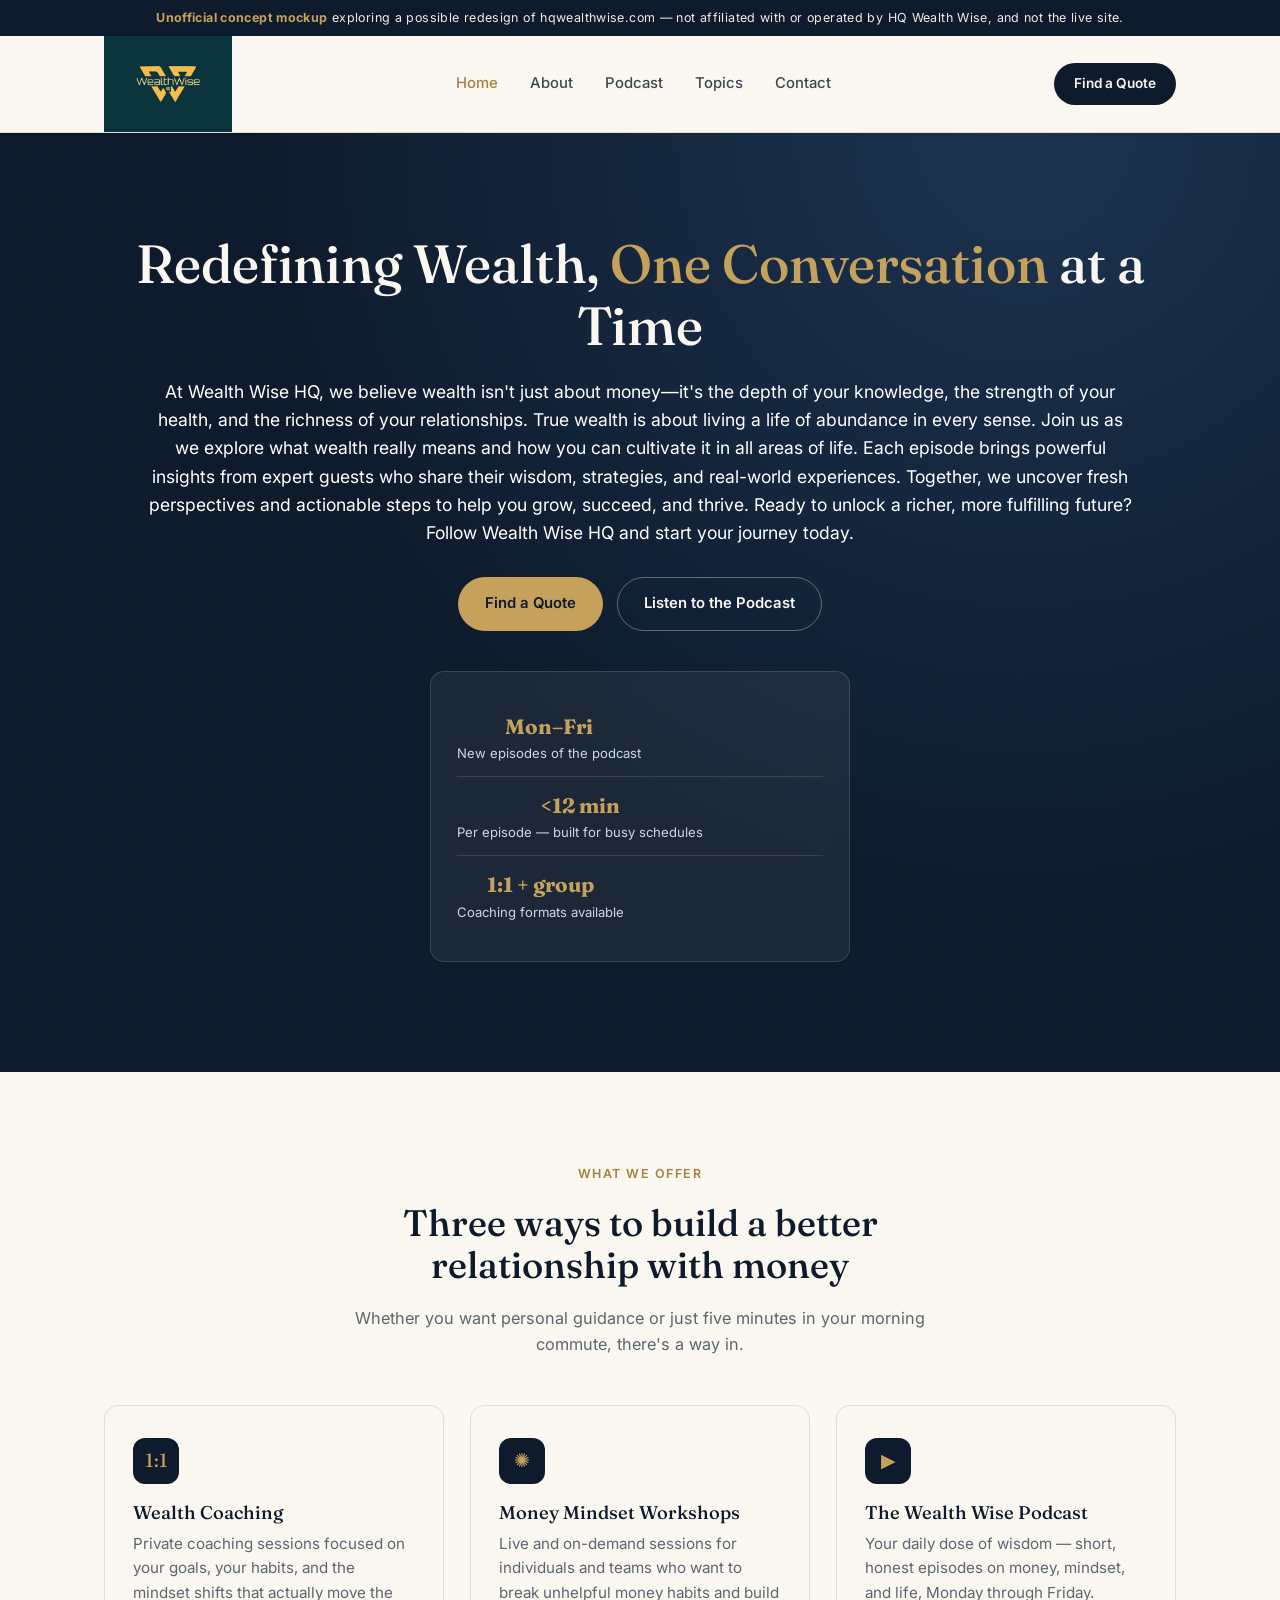
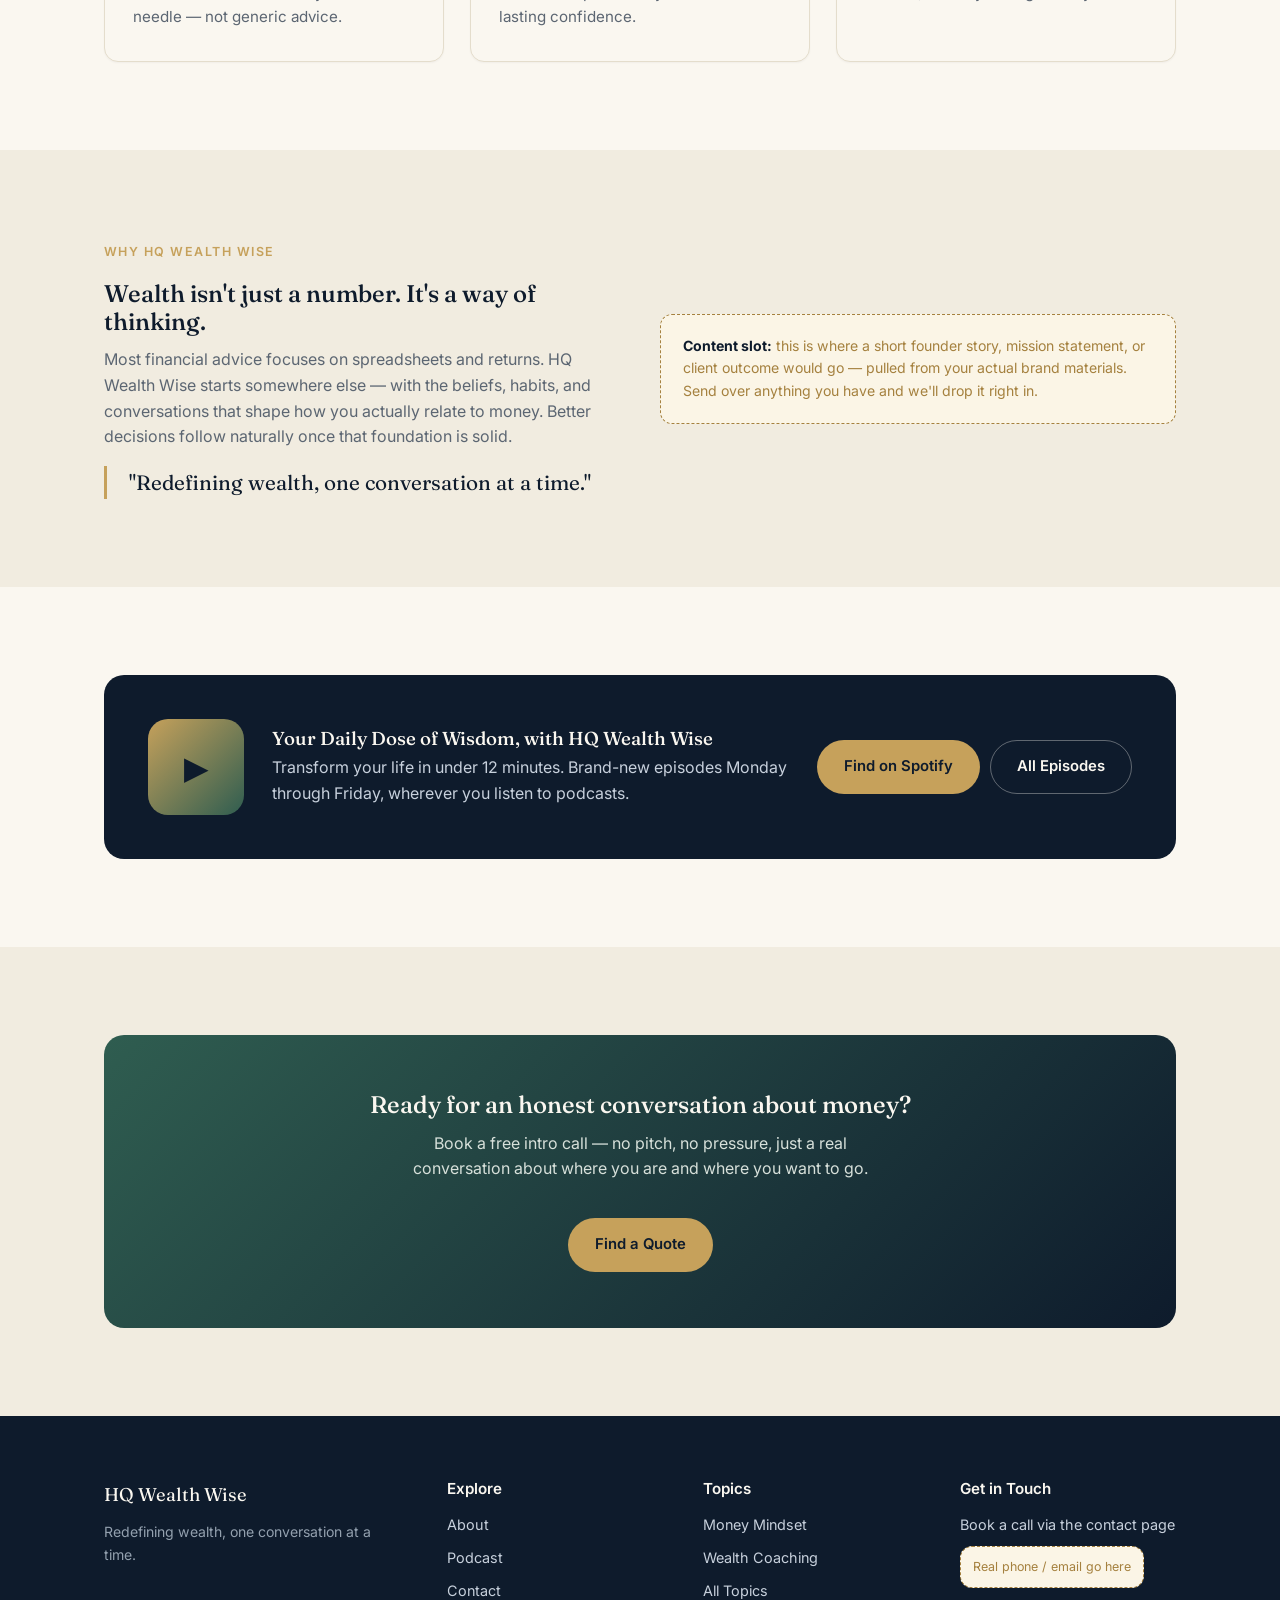
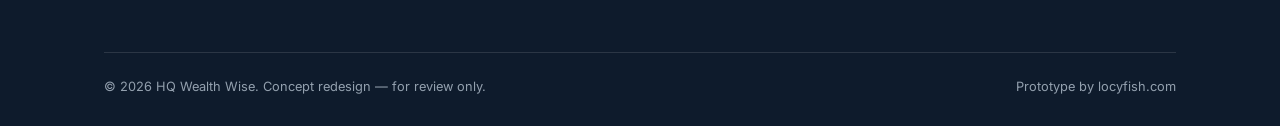
==== index.html @ f4a6bafc "Revert "Auto-shrink hero paragraph to fit on one line" This reverts commit 5c0cd37bb823eb6e82670e1a2" ====
<!doctype html>
<html lang="en">
<head>
<meta charset="UTF-8" />
<meta name="viewport" content="width=device-width, initial-scale=1" />
<title>Concept Mockup for HQ Wealth Wise (Unofficial, by locyfish.com)</title>
<meta name="description" content="An unofficial design concept mockup exploring a possible redesign of hqwealthwise.com. Not affiliated with or operated by HQ Wealth Wise." />
<link rel="stylesheet" href="style.css" />
</head>
<body>

<div class="demo-ribbon"><strong>Unofficial concept mockup</strong> exploring a possible redesign of hqwealthwise.com — not affiliated with or operated by HQ Wealth Wise, and not the live site.</div>

<header class="site">
  <nav class="nav">
    <a href="index.html" class="brand"><img src="logo.jpg" alt="HQ Wealth Wise" class="brand-logo"></a>
    <ul class="nav-links">
      <li><a href="index.html" class="active">Home</a></li>
      <li><a href="about.html">About</a></li>
      <li><a href="podcast.html">Podcast</a></li>
      <li><a href="topics.html">Topics</a></li>
      <li><a href="contact.html">Contact</a></li>
    </ul>
    <a href="contact.html" class="nav-cta">Find a Quote</a>
  </nav>
</header>

<section class="hero">
  <div class="hero-inner">
    <div>
      <h1>Redefining Wealth, <em>One Conversation</em> at a Time</h1>
      <p class="lead" style="color:#ffffff; text-align:center; max-width:90ch; margin-left:auto; margin-right:auto;">At Wealth Wise HQ, we believe wealth isn't just about money—it's the depth of your knowledge, the strength of your health, and the richness of your relationships. True wealth is about living a life of abundance in every sense. Join us as we explore what wealth really means and how you can cultivate it in all areas of life. Each episode brings powerful insights from expert guests who share their wisdom, strategies, and real-world experiences. Together, we uncover fresh perspectives and actionable steps to help you grow, succeed, and thrive. Ready to unlock a richer, more fulfilling future? Follow Wealth Wise HQ and start your journey today.</p>
      <div class="hero-actions">
        <a href="contact.html" class="btn btn-gold">Find a Quote</a>
        <a href="podcast.html" class="btn btn-outline">Listen to the Podcast</a>
      </div>
    </div>
    <div class="hero-card">
      <div class="stat"><span><b>Mon–Fri</b>New episodes of the podcast</span></div>
      <div class="stat"><span><b>&lt;12 min</b>Per episode — built for busy schedules</span></div>
      <div class="stat"><span><b>1:1 + group</b>Coaching formats available</span></div>
    </div>
  </div>
</section>

<section>
  <div class="wrap">
    <div class="section-head">
      <span class="eyebrow">What We Offer</span>
      <h2>Three ways to build a better relationship with money</h2>
      <p>Whether you want personal guidance or just five minutes in your morning commute, there's a way in.</p>
    </div>
    <div class="grid-3">
      <div class="card">
        <div class="icon">1:1</div>
        <h3>Wealth Coaching</h3>
        <p>Private coaching sessions focused on your goals, your habits, and the mindset shifts that actually move the needle — not generic advice.</p>
      </div>
      <div class="card">
        <div class="icon">✺</div>
        <h3>Money Mindset Workshops</h3>
        <p>Live and on-demand sessions for individuals and teams who want to break unhelpful money habits and build lasting confidence.</p>
      </div>
      <div class="card">
        <div class="icon">▶</div>
        <h3>The Wealth Wise Podcast</h3>
        <p>Your daily dose of wisdom — short, honest episodes on money, mindset, and life, Monday through Friday.</p>
      </div>
    </div>
  </div>
</section>

<section class="alt">
  <div class="wrap">
    <div class="grid-2">
      <div>
        <span class="eyebrow">Why HQ Wealth Wise</span>
        <h2>Wealth isn't just a number. It's a way of thinking.</h2>
        <p>Most financial advice focuses on spreadsheets and returns. HQ Wealth Wise starts somewhere else — with the beliefs, habits, and conversations that shape how you actually relate to money. Better decisions follow naturally once that foundation is solid.</p>
        <blockquote class="quote-block">"Redefining wealth, one conversation at a time."</blockquote>
      </div>
      <div class="placeholder-slot">
        <b>Content slot:</b> this is where a short founder story, mission statement, or client outcome would go — pulled from your actual brand materials. Send over anything you have and we'll drop it right in.
      </div>
    </div>
  </div>
</section>

<section>
  <div class="wrap">
    <div class="podcast-panel">
      <div class="podcast-art">▶</div>
      <div>
        <h3>Your Daily Dose of Wisdom, with HQ Wealth Wise</h3>
        <p>Transform your life in under 12 minutes. Brand-new episodes Monday through Friday, wherever you listen to podcasts.</p>
      </div>
      <div class="podcast-links">
        <a href="https://open.spotify.com/search/HQ%20Wealth%20Wise" class="btn btn-gold" target="_blank" rel="noopener">Find on Spotify</a>
        <a href="podcast.html" class="btn btn-outline">All Episodes</a>
      </div>
    </div>
  </div>
</section>

<section class="alt">
  <div class="wrap">
    <div class="cta-banner">
      <h2>Ready for an honest conversation about money?</h2>
      <p>Book a free intro call — no pitch, no pressure, just a real conversation about where you are and where you want to go.</p>
      <a href="contact.html" class="btn btn-gold" style="margin-top:20px;">Find a Quote</a>
    </div>
  </div>
</section>

<footer class="site">
  <div class="wrap">
    <div class="footer-grid">
      <div>
        <div class="footer-brand">HQ Wealth Wise</div>
        <p style="color:#93a0ae; font-size:.88rem; max-width:32ch;">Redefining wealth, one conversation at a time.</p>
      </div>
      <div>
        <h4>Explore</h4>
        <ul>
          <li><a href="about.html">About</a></li>
          <li><a href="podcast.html">Podcast</a></li>
          <li><a href="contact.html">Contact</a></li>
        </ul>
      </div>
      <div>
        <h4>Topics</h4>
        <ul>
          <li><a href="topics.html#money-mindset">Money Mindset</a></li>
          <li><a href="topics.html#wealth-coaching">Wealth Coaching</a></li>
          <li><a href="topics.html">All Topics</a></li>
        </ul>
      </div>
      <div>
        <h4>Get in Touch</h4>
        <ul>
          <li>Book a call via the <a href="contact.html">contact page</a></li>
          <li class="placeholder-slot" style="display:inline-block; padding:10px 12px; font-size:.78rem;">Real phone / email go here</li>
        </ul>
      </div>
    </div>
    <div class="footer-bottom">
      <span>© 2026 HQ Wealth Wise. Concept redesign — for review only.</span>
      <span>Prototype by locyfish.com</span>
    </div>
  </div>
</footer>

</body>
</html>
---- style.css ----
/* HQ Wealth Wise — redesign concept */

@import url('https://fonts.googleapis.com/css2?family=Fraunces:opsz,wght@9..144,400;9..144,500;9..144,600&family=Inter:wght@400;500;600;700&display=swap');

:root {
  --navy: #0e1b2c;
  --navy-2: #16283f;
  --cream: #faf7f0;
  --cream-2: #f1ece0;
  --gold: #c6a15b;
  --gold-dark: #a5813f;
  --emerald: #2f5d50;
  --ink: #1b2430;
  --muted: #5c6672;
  --border: #e4ddcc;
  --radius: 14px;
  --max: 1120px;
}

* { box-sizing: border-box; }
html { scroll-behavior: smooth; }

body {
  margin: 0;
  font-family: 'Inter', -apple-system, BlinkMacSystemFont, sans-serif;
  color: var(--ink);
  background: var(--cream);
  line-height: 1.6;
  -webkit-font-smoothing: antialiased;
}

h1, h2, h3, h4 {
  font-family: 'Fraunces', Georgia, serif;
  font-weight: 500;
  line-height: 1.15;
  margin: 0 0 .5em;
  color: var(--navy);
}

p { margin: 0 0 1em; color: var(--muted); }
a { color: inherit; text-decoration: none; }
img { max-width: 100%; display: block; }

.wrap {
  max-width: var(--max);
  margin: 0 auto;
  padding: 0 24px;
}

/* Demo ribbon */
.demo-ribbon {
  background: var(--navy);
  color: var(--cream-2);
  text-align: center;
  font-size: .78rem;
  letter-spacing: .03em;
  padding: 8px 16px;
}
.demo-ribbon strong { color: var(--gold); }

/* Header */
header.site {
  background: var(--cream);
  border-bottom: 1px solid var(--border);
  position: sticky;
  top: 0;
  z-index: 20;
}
.nav {
  display: flex;
  align-items: center;
  justify-content: space-between;
  padding: 0 24px;
  max-width: var(--max);
  margin: 0 auto;
}
.brand {
  display: flex;
  align-items: center;
  gap: 10px;
  font-family: 'Fraunces', serif;
  font-size: 1.25rem;
  color: var(--navy);
}
.brand-logo {
  height: 96px;
  width: auto;
  display: block;
}
.nav-links {
  display: flex;
  gap: 32px;
  list-style: none;
  margin: 0; padding: 0;
  font-size: .93rem;
  font-weight: 500;
}
.nav-links a { color: var(--navy); opacity: .8; }
.nav-links a:hover, .nav-links a.active { opacity: 1; color: var(--gold-dark); }
.nav-cta {
  background: var(--navy);
  color: var(--cream) !important;
  padding: 10px 20px;
  border-radius: 999px;
  font-size: .85rem;
  font-weight: 600;
}
.nav-cta:hover { background: var(--emerald); }
.nav-toggle { display: none; }

/* Hero */
.hero {
  background: radial-gradient(circle at 80% 0%, #1c3350 0%, var(--navy) 55%);
  color: var(--cream);
  padding: 100px 24px 110px;
  position: relative;
  overflow: hidden;
}
.hero::after {
  content: "";
  position: absolute; inset: 0;
  background: url('data:image/svg+xml;utf8,<svg xmlns="http://www.w3.org/2000/svg" width="200" height="200"><circle cx="100" cy="100" r="1" fill="%23c6a15b" opacity="0.35"/></svg>');
  background-size: 40px 40px;
  opacity: .5;
  pointer-events: none;
}
.hero-inner {
  max-width: var(--max);
  margin: 0 auto;
  position: relative;
  display: grid;
  grid-template-columns: 1fr;
  justify-items: center;
  text-align: center;
  gap: 40px;
  align-items: center;
}
.eyebrow {
  display: inline-block;
  color: var(--gold);
  font-size: .78rem;
  letter-spacing: .12em;
  text-transform: uppercase;
  font-weight: 600;
  margin-bottom: 18px;
}
.hero h1 {
  color: var(--cream);
  font-size: clamp(2.2rem, 4.2vw, 3.4rem);
  margin-bottom: .4em;
}
.hero h1 em { color: var(--gold); font-style: normal; }
.hero p.lead {
  color: #cfd7e2;
  font-size: 1.1rem;
  max-width: 46ch;
}
.hero-actions { display: flex; gap: 14px; margin-top: 30px; flex-wrap: wrap; justify-content: center; }

.btn {
  display: inline-flex;
  align-items: center;
  gap: 8px;
  padding: 14px 26px;
  border-radius: 999px;
  font-weight: 600;
  font-size: .93rem;
  border: 1px solid transparent;
  cursor: pointer;
}
.btn-gold { background: var(--gold); color: var(--navy); }
.btn-gold:hover { background: #d6b46f; }
.btn-outline { border-color: rgba(250,247,240,.35); color: var(--cream); }
.btn-outline:hover { border-color: var(--cream); }
.btn-navy { background: var(--navy); color: var(--cream); }
.btn-navy:hover { background: var(--emerald); }

.hero-card {
  background: rgba(250,247,240,.06);
  border: 1px solid rgba(250,247,240,.15);
  border-radius: var(--radius);
  padding: 26px;
  backdrop-filter: blur(6px);
  width: 100%;
  max-width: 420px;
}
.hero-card .stat { display: flex; justify-content: space-between; padding: 12px 0; border-bottom: 1px solid rgba(250,247,240,.12); }
.hero-card .stat:last-child { border-bottom: none; }
.hero-card .stat b { color: var(--gold); font-family: 'Fraunces', serif; font-size: 1.3rem; display: block; }
.hero-card .stat span { color: #cfd7e2; font-size: .82rem; }

/* Sections */
section { padding: 88px 0; }
.section-head { max-width: 640px; margin: 0 auto 48px; text-align: center; }
.section-head .eyebrow { color: var(--gold-dark); }
.section-head h2 { font-size: clamp(1.7rem, 3vw, 2.3rem); }
.section-head p { font-size: 1.02rem; }

.alt { background: var(--cream-2); }
.navy-section { background: var(--navy); color: var(--cream); }
.navy-section h2, .navy-section h3 { color: var(--cream); }
.navy-section p { color: #c7d0dc; }

.grid-3 { display: grid; grid-template-columns: repeat(3, 1fr); gap: 26px; }
.grid-2 { display: grid; grid-template-columns: repeat(2, 1fr); gap: 40px; align-items: center; }

.card {
  background: var(--cream);
  border: 1px solid var(--border);
  border-radius: var(--radius);
  padding: 32px 28px;
  box-shadow: 0 1px 2px rgba(14,27,44,.04);
  transition: box-shadow .2s ease, transform .2s ease;
}
.card:hover {
  box-shadow: 0 14px 32px rgba(14,27,44,.09);
  transform: translateY(-3px);
}
.card .icon {
  width: 46px; height: 46px;
  border-radius: 12px;
  background: var(--navy);
  color: var(--gold);
  display: flex; align-items: center; justify-content: center;
  font-family: 'Fraunces', serif;
  font-size: 1.2rem;
  margin-bottom: 18px;
}
.card h3 { font-size: 1.15rem; }
.card p { margin-bottom: 0; font-size: .95rem; }

/* Topic tiles (setquotes-style category browsing) */
.topic-card { text-align: center; }
.topic-card .icon { margin: 0 auto 18px; }
.topic-card h3 {
  font-size: 1.3rem;
  margin-bottom: 8px;
}
.topic-card p { font-size: .9rem; margin-bottom: 18px; }
.topic-card .btn { font-size: .82rem; padding: 10px 20px; }

/* Responsive video embed (16:9) */
.video-embed {
  position: relative;
  width: 100%;
  padding-top: 56.25%;
  border-radius: var(--radius);
  overflow: hidden;
  background: var(--navy);
}
.video-embed iframe {
  position: absolute;
  inset: 0;
  width: 100%;
  height: 100%;
  border: 0;
}
.video-embed.is-placeholder {
  display: flex;
  align-items: center;
  justify-content: center;
  color: var(--gold);
}
.video-embed.is-placeholder .icon {
  width: 72px; height: 72px;
  border-radius: 50%;
  background: rgba(250,247,240,.1);
  border: 1px solid rgba(250,247,240,.25);
  display: flex; align-items: center; justify-content: center;
  font-family: 'Fraunces', serif;
  font-size: 1.8rem;
  color: var(--gold);
}

.quote-block {
  border-left: 3px solid var(--gold);
  padding-left: 22px;
  font-family: 'Fraunces', serif;
  font-size: 1.3rem;
  color: var(--navy);
  margin: 0;
}

/* Podcast highlight */
.podcast-panel {
  background: var(--navy);
  color: var(--cream);
  border-radius: 20px;
  padding: 44px;
  display: grid;
  grid-template-columns: auto 1fr auto;
  align-items: center;
  gap: 28px;
}
.podcast-art {
  width: 96px; height: 96px;
  border-radius: 20px;
  background: linear-gradient(135deg, var(--gold), var(--emerald));
  display: flex; align-items: center; justify-content: center;
  font-family: 'Fraunces', serif;
  font-size: 2rem;
  color: var(--navy);
  flex-shrink: 0;
}
.podcast-panel h3 { color: var(--cream); margin-bottom: 6px; }
.podcast-panel p { color: #c7d0dc; margin-bottom: 0; }
.podcast-links { display: flex; gap: 10px; flex-wrap: wrap; }

/* CTA banner */
.cta-banner {
  background: linear-gradient(135deg, var(--emerald), var(--navy));
  color: var(--cream);
  border-radius: 20px;
  padding: 56px;
  text-align: center;
}
.cta-banner h2 { color: var(--cream); }
.cta-banner p { color: #d7e0da; max-width: 50ch; margin-left: auto; margin-right: auto; }

/* Placeholder callouts — used where the real site owner needs to supply content */
.placeholder-slot {
  border: 1.5px dashed var(--gold-dark);
  background: #fbf5e6;
  border-radius: 12px;
  padding: 20px 22px;
  font-size: .88rem;
  color: var(--gold-dark);
}
.placeholder-slot b { color: var(--navy); }

/* Team / people */
.person {
  text-align: center;
}
.person .avatar {
  width: 96px; height: 96px;
  border-radius: 50%;
  margin: 0 auto 14px;
  background: var(--cream-2);
  border: 1.5px dashed var(--gold-dark);
  display: flex; align-items: center; justify-content: center;
  color: var(--gold-dark);
  font-size: .75rem;
  text-align: center;
  padding: 6px;
}

/* Forms */
.form-card {
  background: var(--cream);
  border: 1px solid var(--border);
  border-radius: var(--radius);
  padding: 32px;
}
.form-row { margin-bottom: 18px; }
.form-row label { display: block; font-size: .85rem; font-weight: 600; color: var(--navy); margin-bottom: 6px; }
.form-row input, .form-row textarea {
  width: 100%;
  padding: 12px 14px;
  border-radius: 8px;
  border: 1px solid var(--border);
  font-family: 'Inter', sans-serif;
  font-size: .95rem;
  background: #fff;
}
.form-row input:focus, .form-row textarea:focus { outline: 2px solid var(--gold); border-color: var(--gold); }
.form-note { font-size: .8rem; color: var(--muted); margin-top: 10px; }

.info-list { list-style: none; margin: 0; padding: 0; }
.info-list li { display: flex; gap: 14px; padding: 16px 0; border-bottom: 1px solid var(--border); }
.info-list li:last-child { border-bottom: none; }
.info-list .ic {
  width: 38px; height: 38px; border-radius: 10px;
  background: var(--navy); color: var(--gold);
  display: flex; align-items: center; justify-content: center;
  flex-shrink: 0; font-size: .95rem;
}

/* Footer */
footer.site {
  background: var(--navy);
  color: #c7d0dc;
  padding: 64px 0 28px;
}
.footer-grid {
  display: grid;
  grid-template-columns: 1.4fr 1fr 1fr 1fr;
  gap: 40px;
  padding-bottom: 40px;
  border-bottom: 1px solid rgba(250,247,240,.12);
}
footer.site h4 { color: var(--cream); font-size: .95rem; font-family: 'Inter', sans-serif; font-weight: 600; margin-bottom: 16px; }
footer.site ul { list-style: none; margin: 0; padding: 0; }
footer.site li { margin-bottom: 10px; font-size: .9rem; }
footer.site a:hover { color: var(--gold); }
.footer-brand { font-family: 'Fraunces', serif; color: var(--cream); font-size: 1.15rem; margin-bottom: 12px; }
.footer-bottom {
  display: flex; justify-content: space-between; align-items: center;
  padding-top: 24px; font-size: .8rem; color: #93a0ae; flex-wrap: wrap; gap: 10px;
}

@media (max-width: 860px) {
  .hero-inner { grid-template-columns: 1fr; }
  .grid-3 { grid-template-columns: 1fr; }
  .grid-2 { grid-template-columns: 1fr; }
  .footer-grid { grid-template-columns: 1fr 1fr; }
  .nav-links { display: none; }
  .podcast-panel { grid-template-columns: 1fr; text-align: center; justify-items: center; }
}
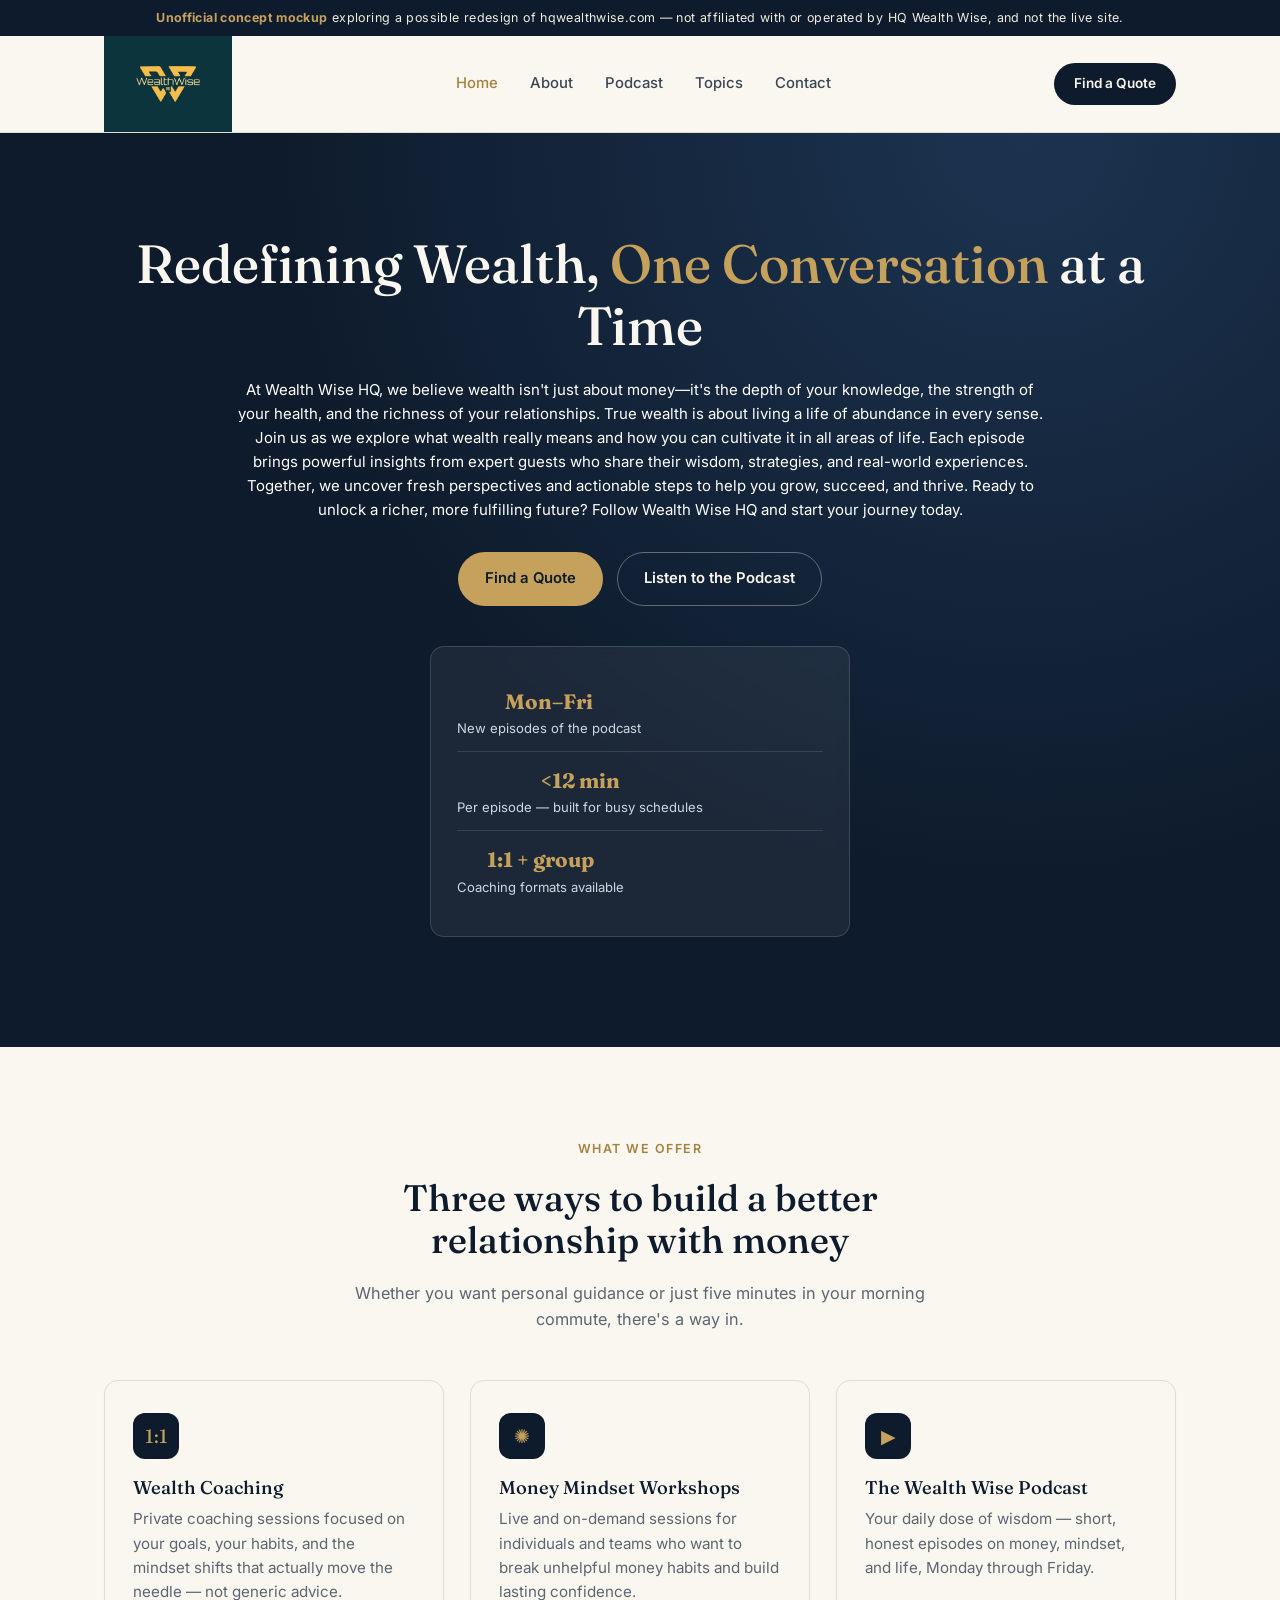
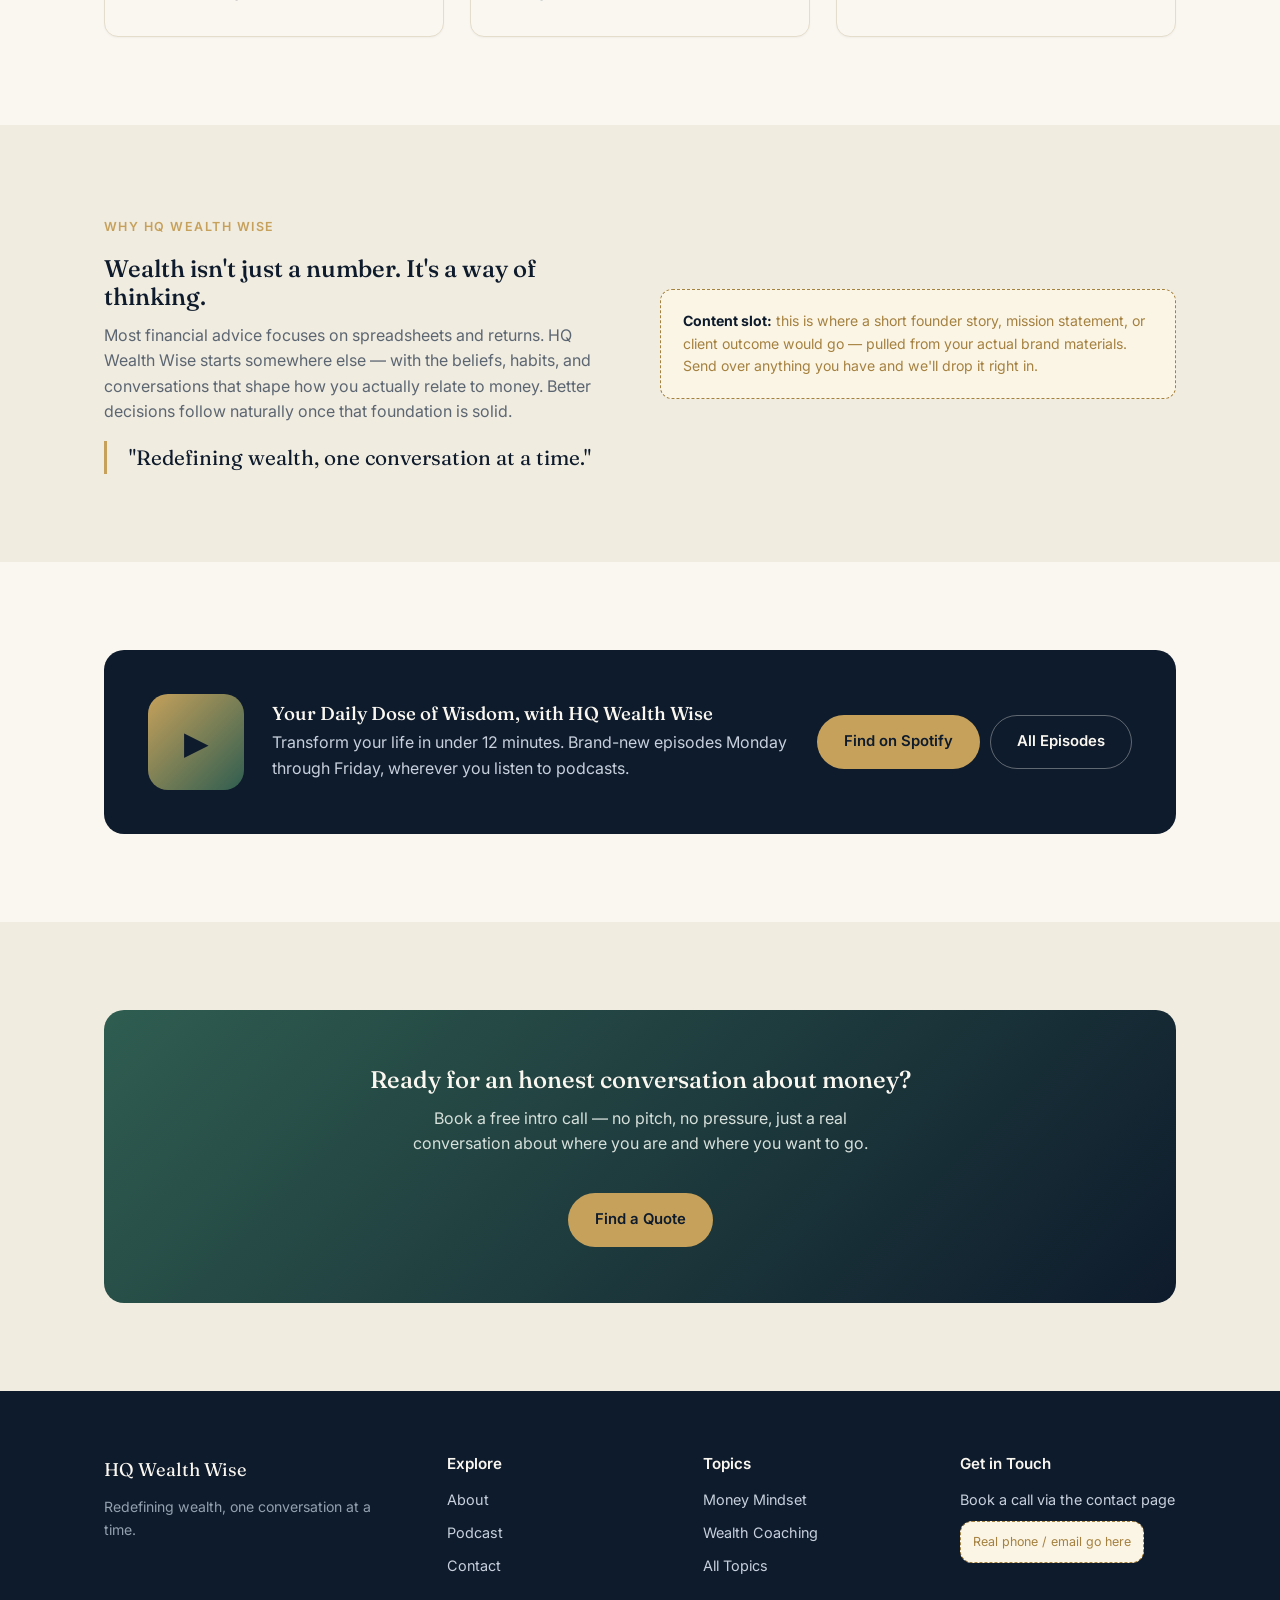
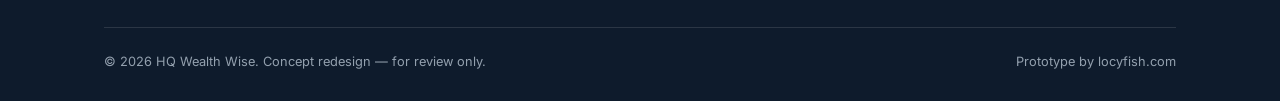
==== commit 9018bcb6: "Set hero paragraph font size to 15px" ====
--- a/index.html
+++ b/index.html
@@ -29,7 +29,7 @@
   <div class="hero-inner">
     <div>
       <h1>Redefining Wealth, <em>One Conversation</em> at a Time</h1>
-      <p class="lead" style="color:#ffffff; text-align:center; max-width:90ch; margin-left:auto; margin-right:auto;">At Wealth Wise HQ, we believe wealth isn't just about money—it's the depth of your knowledge, the strength of your health, and the richness of your relationships. True wealth is about living a life of abundance in every sense. Join us as we explore what wealth really means and how you can cultivate it in all areas of life. Each episode brings powerful insights from expert guests who share their wisdom, strategies, and real-world experiences. Together, we uncover fresh perspectives and actionable steps to help you grow, succeed, and thrive. Ready to unlock a richer, more fulfilling future? Follow Wealth Wise HQ and start your journey today.</p>
+      <p class="lead" style="color:#ffffff; text-align:center; max-width:90ch; margin-left:auto; margin-right:auto; font-size:15px;">At Wealth Wise HQ, we believe wealth isn't just about money—it's the depth of your knowledge, the strength of your health, and the richness of your relationships. True wealth is about living a life of abundance in every sense. Join us as we explore what wealth really means and how you can cultivate it in all areas of life. Each episode brings powerful insights from expert guests who share their wisdom, strategies, and real-world experiences. Together, we uncover fresh perspectives and actionable steps to help you grow, succeed, and thrive. Ready to unlock a richer, more fulfilling future? Follow Wealth Wise HQ and start your journey today.</p>
       <div class="hero-actions">
         <a href="contact.html" class="btn btn-gold">Find a Quote</a>
         <a href="podcast.html" class="btn btn-outline">Listen to the Podcast</a>
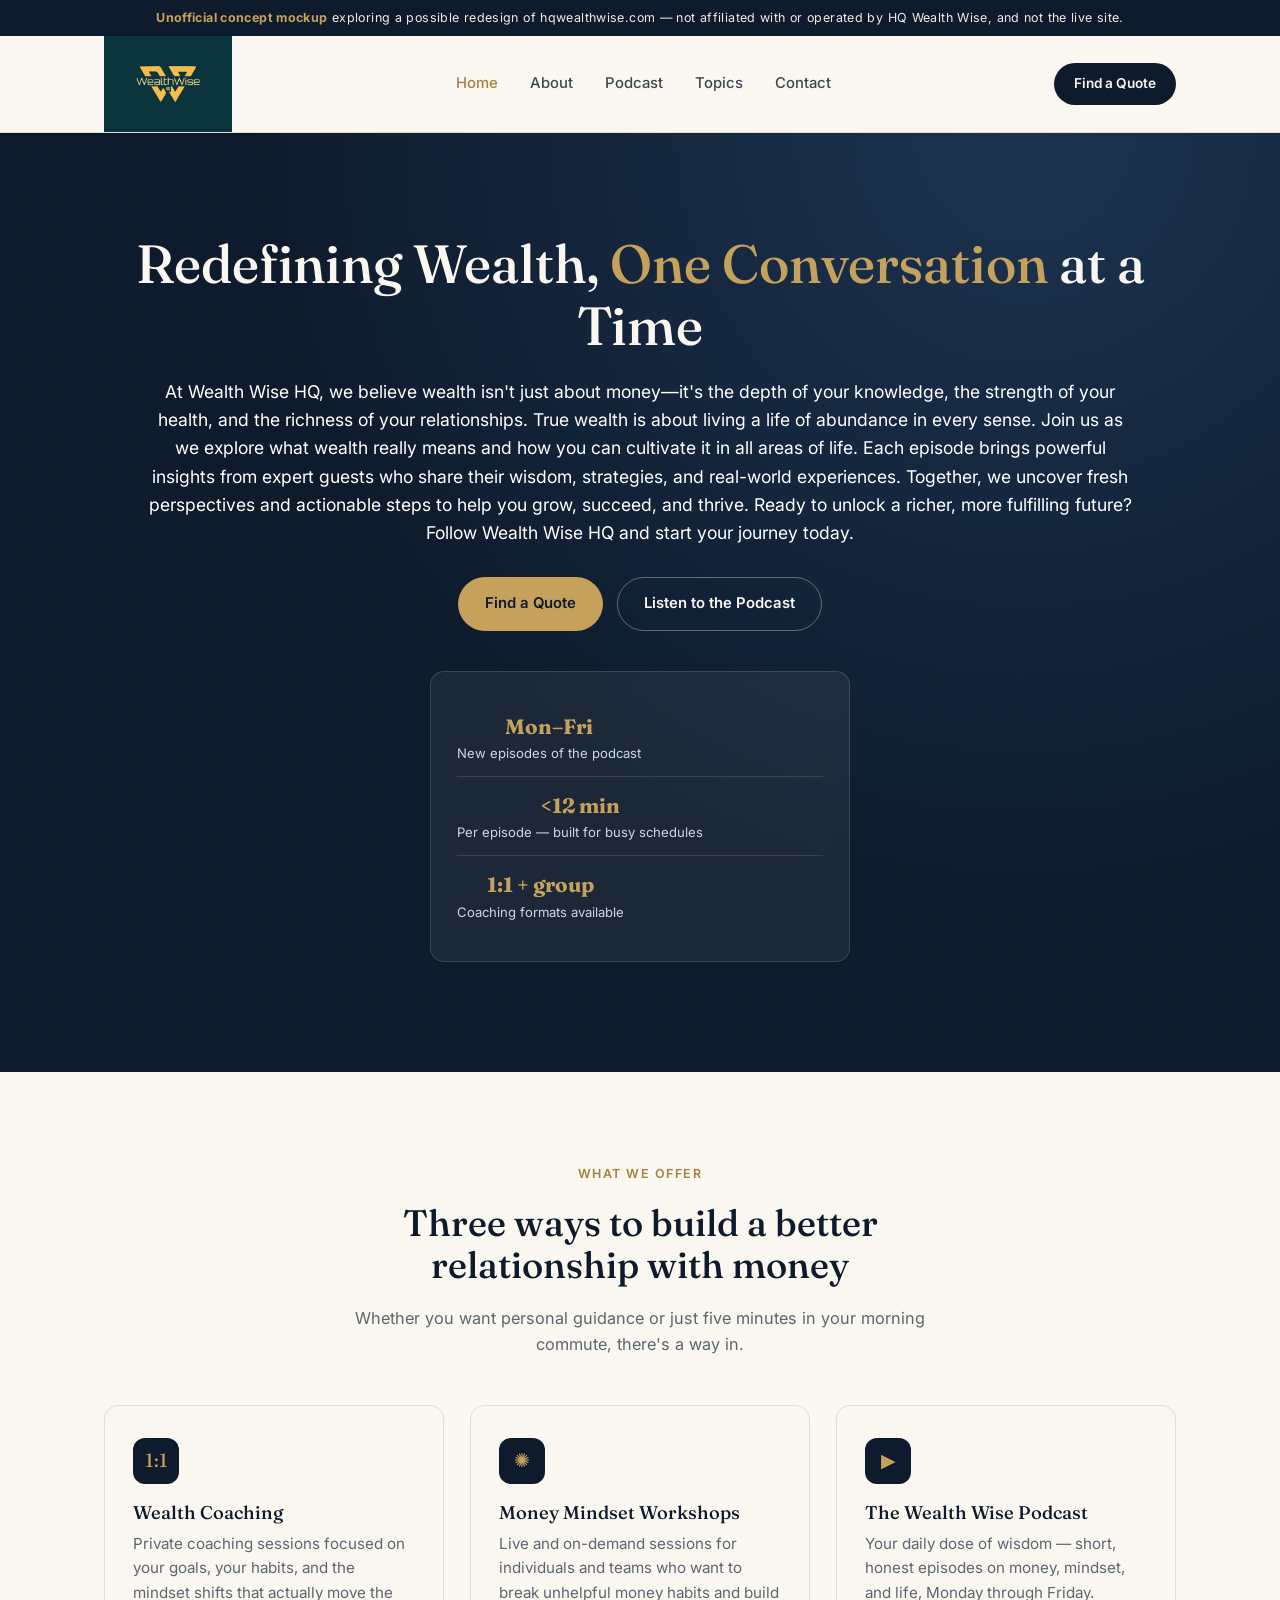
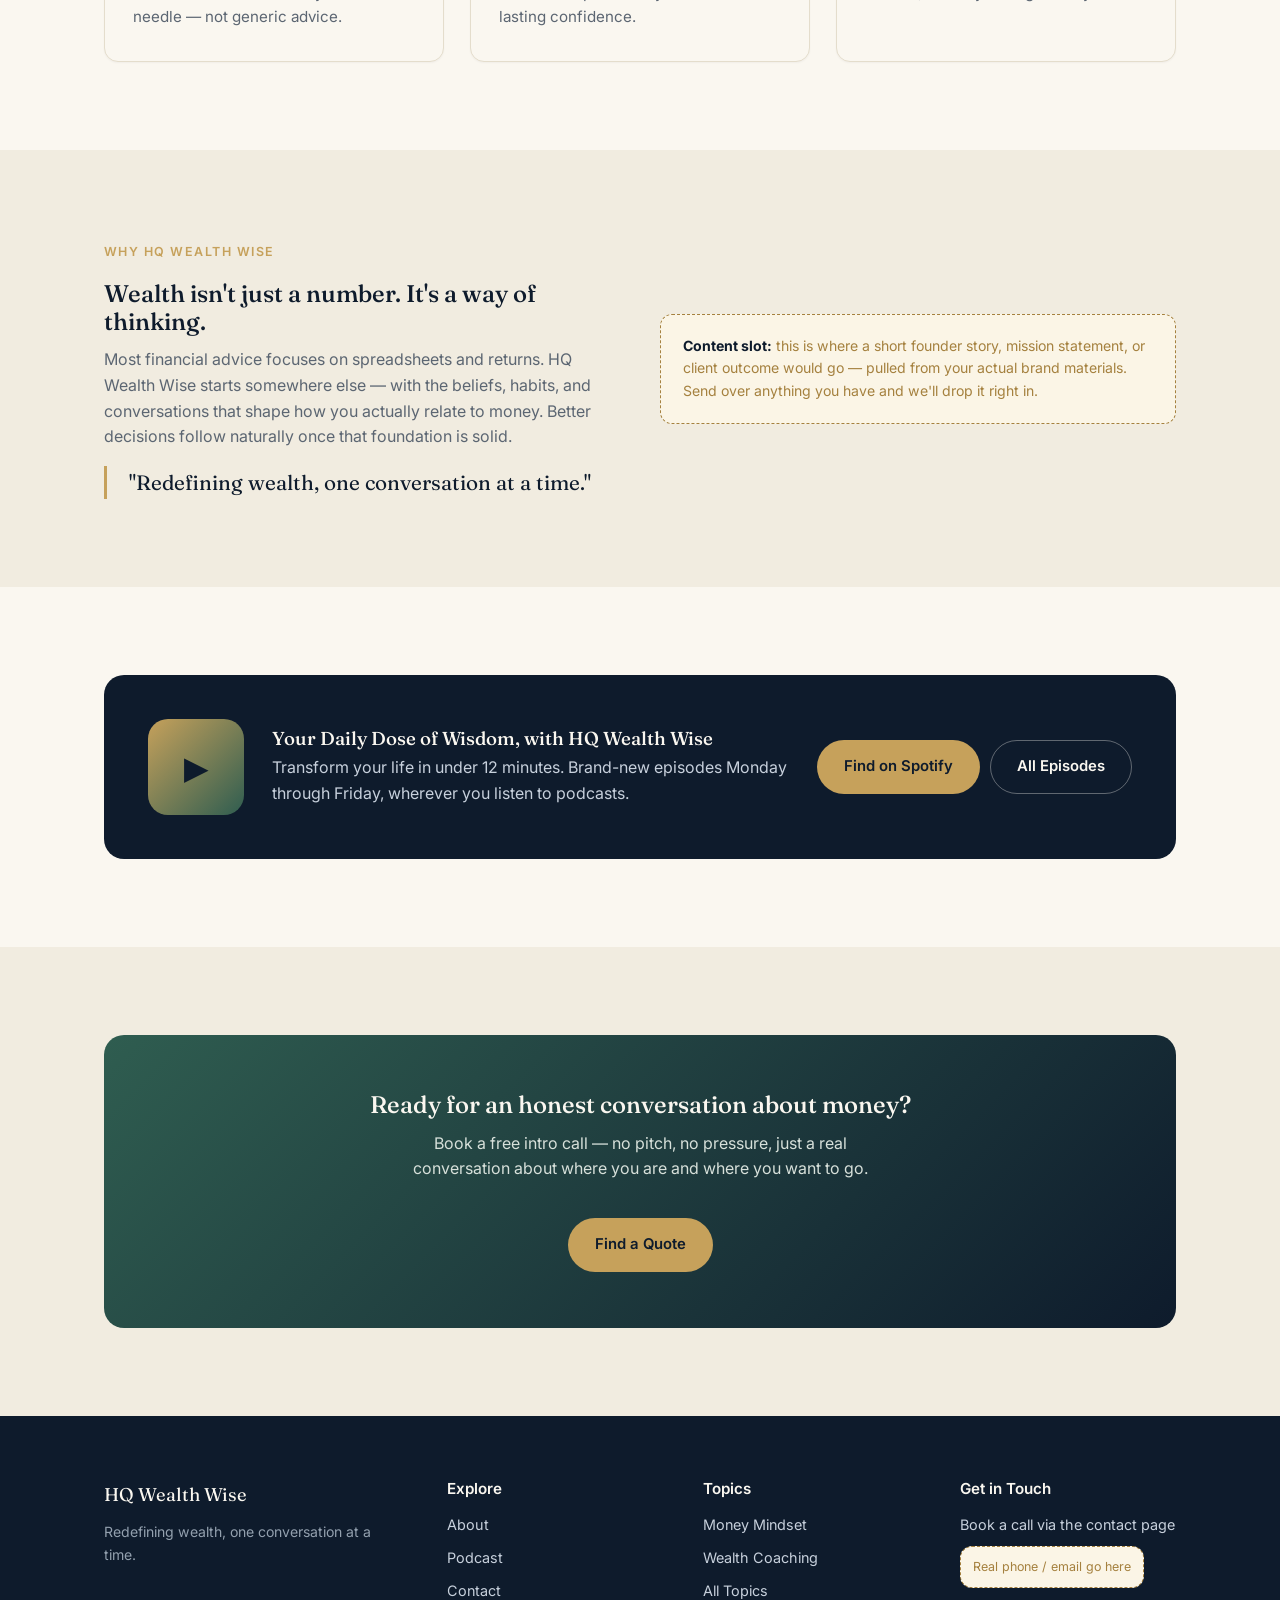
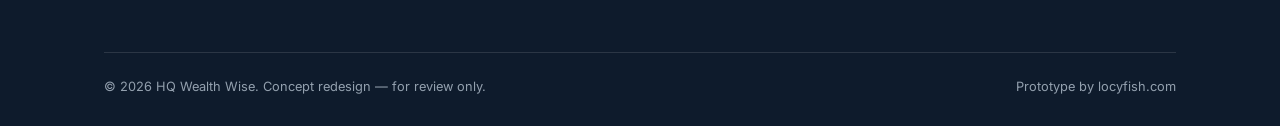
==== commit 73fa76d0: "Revert "Set hero paragraph font size to 15px" This reverts commit 9018bcb6c9cedb51fa47263a0eb33983df" ====
--- a/index.html
+++ b/index.html
@@ -29,7 +29,7 @@
   <div class="hero-inner">
     <div>
       <h1>Redefining Wealth, <em>One Conversation</em> at a Time</h1>
-      <p class="lead" style="color:#ffffff; text-align:center; max-width:90ch; margin-left:auto; margin-right:auto; font-size:15px;">At Wealth Wise HQ, we believe wealth isn't just about money—it's the depth of your knowledge, the strength of your health, and the richness of your relationships. True wealth is about living a life of abundance in every sense. Join us as we explore what wealth really means and how you can cultivate it in all areas of life. Each episode brings powerful insights from expert guests who share their wisdom, strategies, and real-world experiences. Together, we uncover fresh perspectives and actionable steps to help you grow, succeed, and thrive. Ready to unlock a richer, more fulfilling future? Follow Wealth Wise HQ and start your journey today.</p>
+      <p class="lead" style="color:#ffffff; text-align:center; max-width:90ch; margin-left:auto; margin-right:auto;">At Wealth Wise HQ, we believe wealth isn't just about money—it's the depth of your knowledge, the strength of your health, and the richness of your relationships. True wealth is about living a life of abundance in every sense. Join us as we explore what wealth really means and how you can cultivate it in all areas of life. Each episode brings powerful insights from expert guests who share their wisdom, strategies, and real-world experiences. Together, we uncover fresh perspectives and actionable steps to help you grow, succeed, and thrive. Ready to unlock a richer, more fulfilling future? Follow Wealth Wise HQ and start your journey today.</p>
       <div class="hero-actions">
         <a href="contact.html" class="btn btn-gold">Find a Quote</a>
         <a href="podcast.html" class="btn btn-outline">Listen to the Podcast</a>
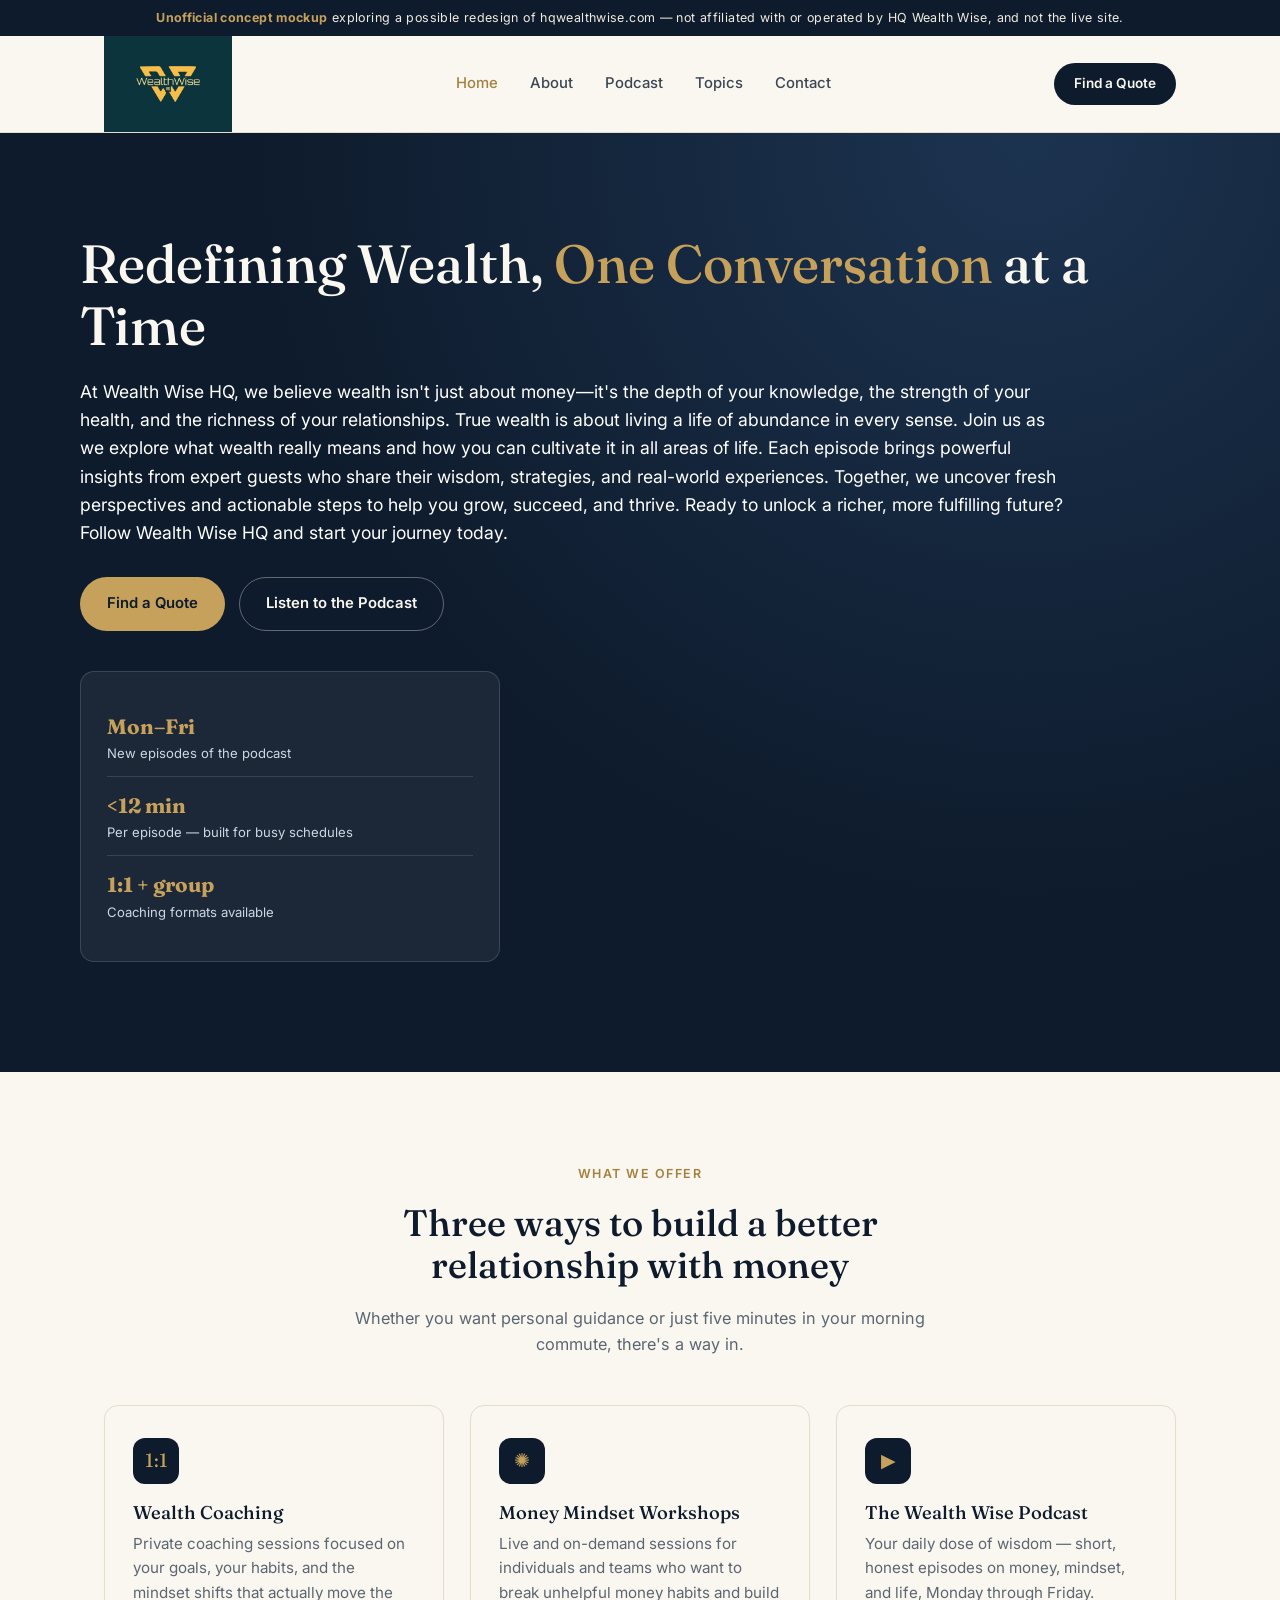
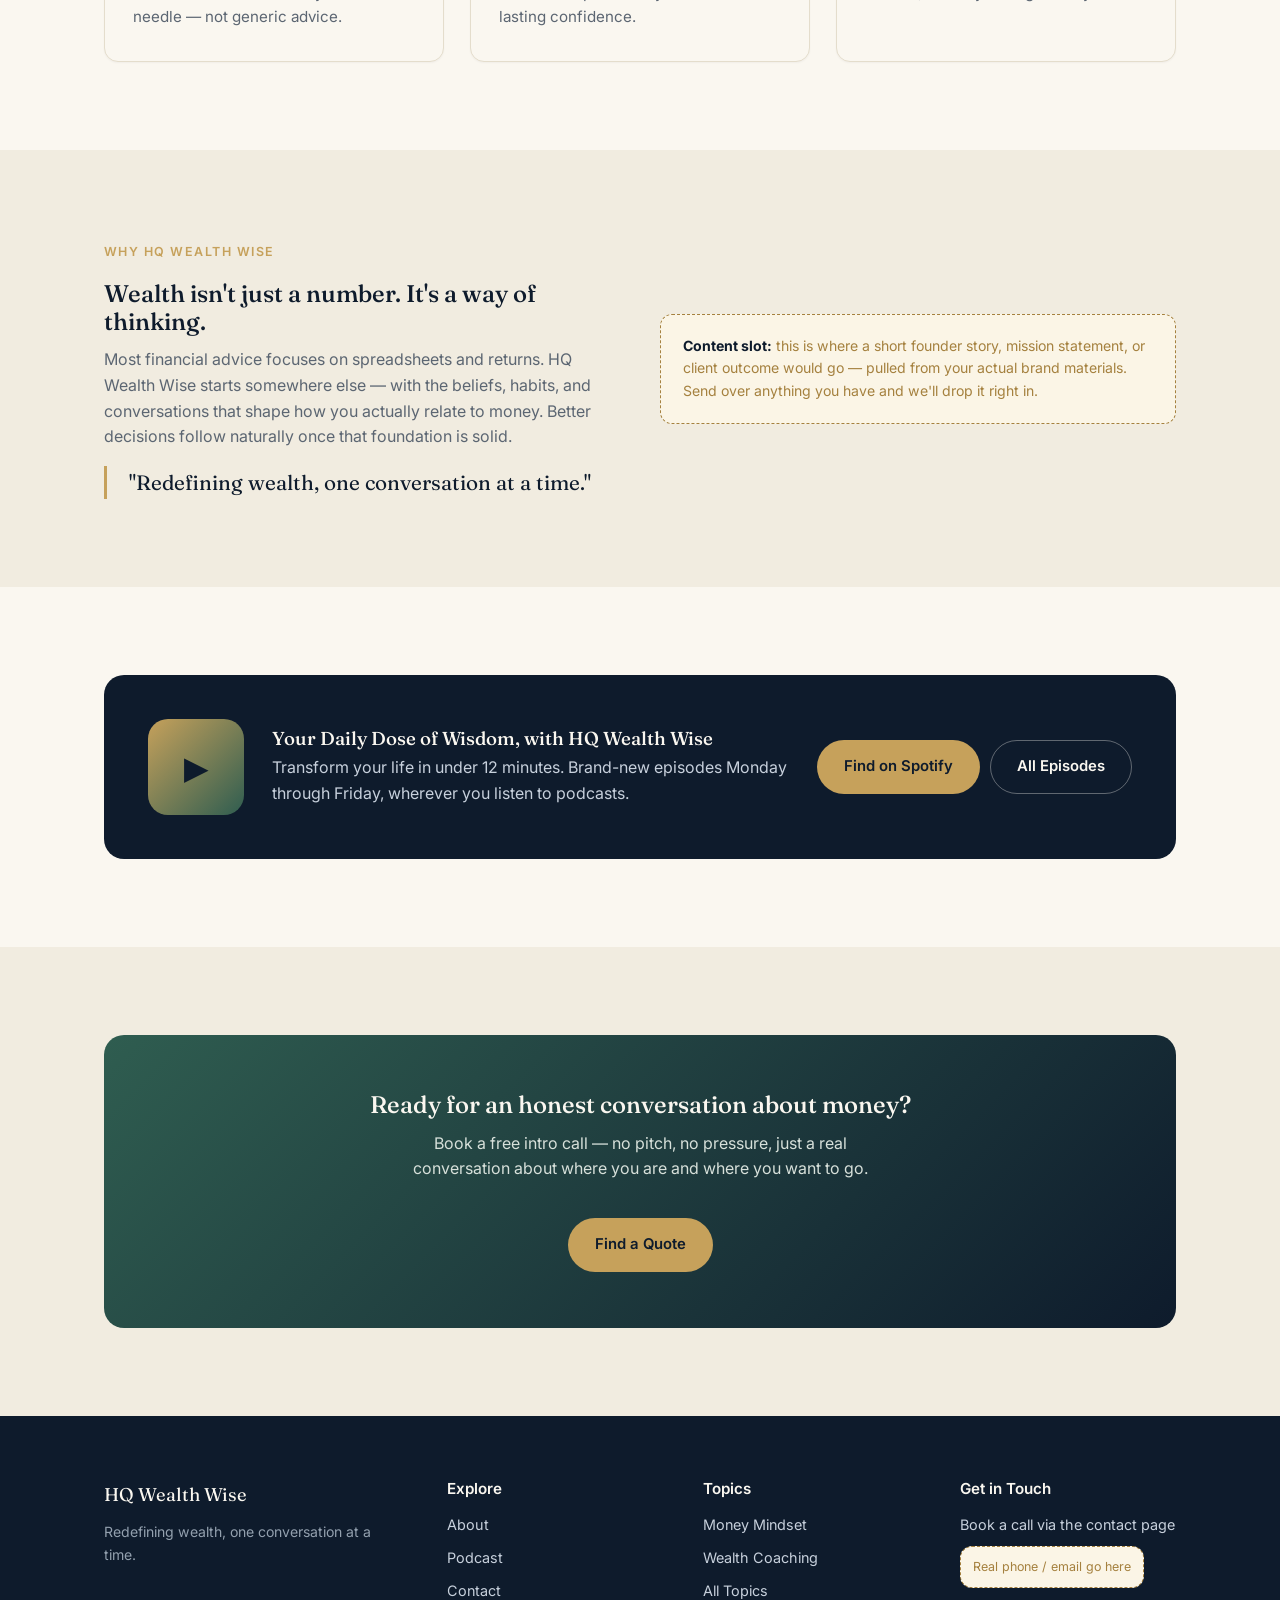
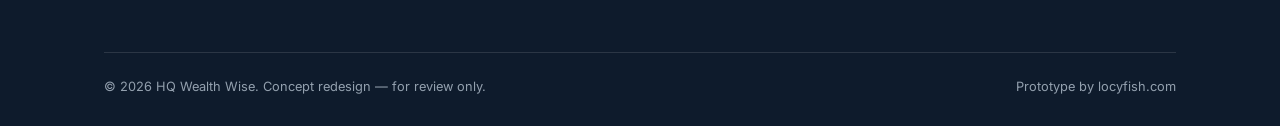
==== commit 83a2ff84: "Left-align hero headline and text to match logo left edge" ====
--- a/index.html
+++ b/index.html
@@ -27,9 +27,9 @@
 
 <section class="hero">
   <div class="hero-inner">
-    <div>
+    <div style="width:100%;">
       <h1>Redefining Wealth, <em>One Conversation</em> at a Time</h1>
-      <p class="lead" style="color:#ffffff; text-align:center; max-width:90ch; margin-left:auto; margin-right:auto;">At Wealth Wise HQ, we believe wealth isn't just about money—it's the depth of your knowledge, the strength of your health, and the richness of your relationships. True wealth is about living a life of abundance in every sense. Join us as we explore what wealth really means and how you can cultivate it in all areas of life. Each episode brings powerful insights from expert guests who share their wisdom, strategies, and real-world experiences. Together, we uncover fresh perspectives and actionable steps to help you grow, succeed, and thrive. Ready to unlock a richer, more fulfilling future? Follow Wealth Wise HQ and start your journey today.</p>
+      <p class="lead" style="color:#ffffff; text-align:left; max-width:90ch; margin:0 0 1em;">At Wealth Wise HQ, we believe wealth isn't just about money—it's the depth of your knowledge, the strength of your health, and the richness of your relationships. True wealth is about living a life of abundance in every sense. Join us as we explore what wealth really means and how you can cultivate it in all areas of life. Each episode brings powerful insights from expert guests who share their wisdom, strategies, and real-world experiences. Together, we uncover fresh perspectives and actionable steps to help you grow, succeed, and thrive. Ready to unlock a richer, more fulfilling future? Follow Wealth Wise HQ and start your journey today.</p>
       <div class="hero-actions">
         <a href="contact.html" class="btn btn-gold">Find a Quote</a>
         <a href="podcast.html" class="btn btn-outline">Listen to the Podcast</a>
--- a/style.css
+++ b/style.css
@@ -130,8 +130,8 @@
   position: relative;
   display: grid;
   grid-template-columns: 1fr;
-  justify-items: center;
-  text-align: center;
+  justify-items: start;
+  text-align: left;
   gap: 40px;
   align-items: center;
 }
@@ -155,7 +155,7 @@
   font-size: 1.1rem;
   max-width: 46ch;
 }
-.hero-actions { display: flex; gap: 14px; margin-top: 30px; flex-wrap: wrap; justify-content: center; }
+.hero-actions { display: flex; gap: 14px; margin-top: 30px; flex-wrap: wrap; justify-content: flex-start; }
 
 .btn {
   display: inline-flex;
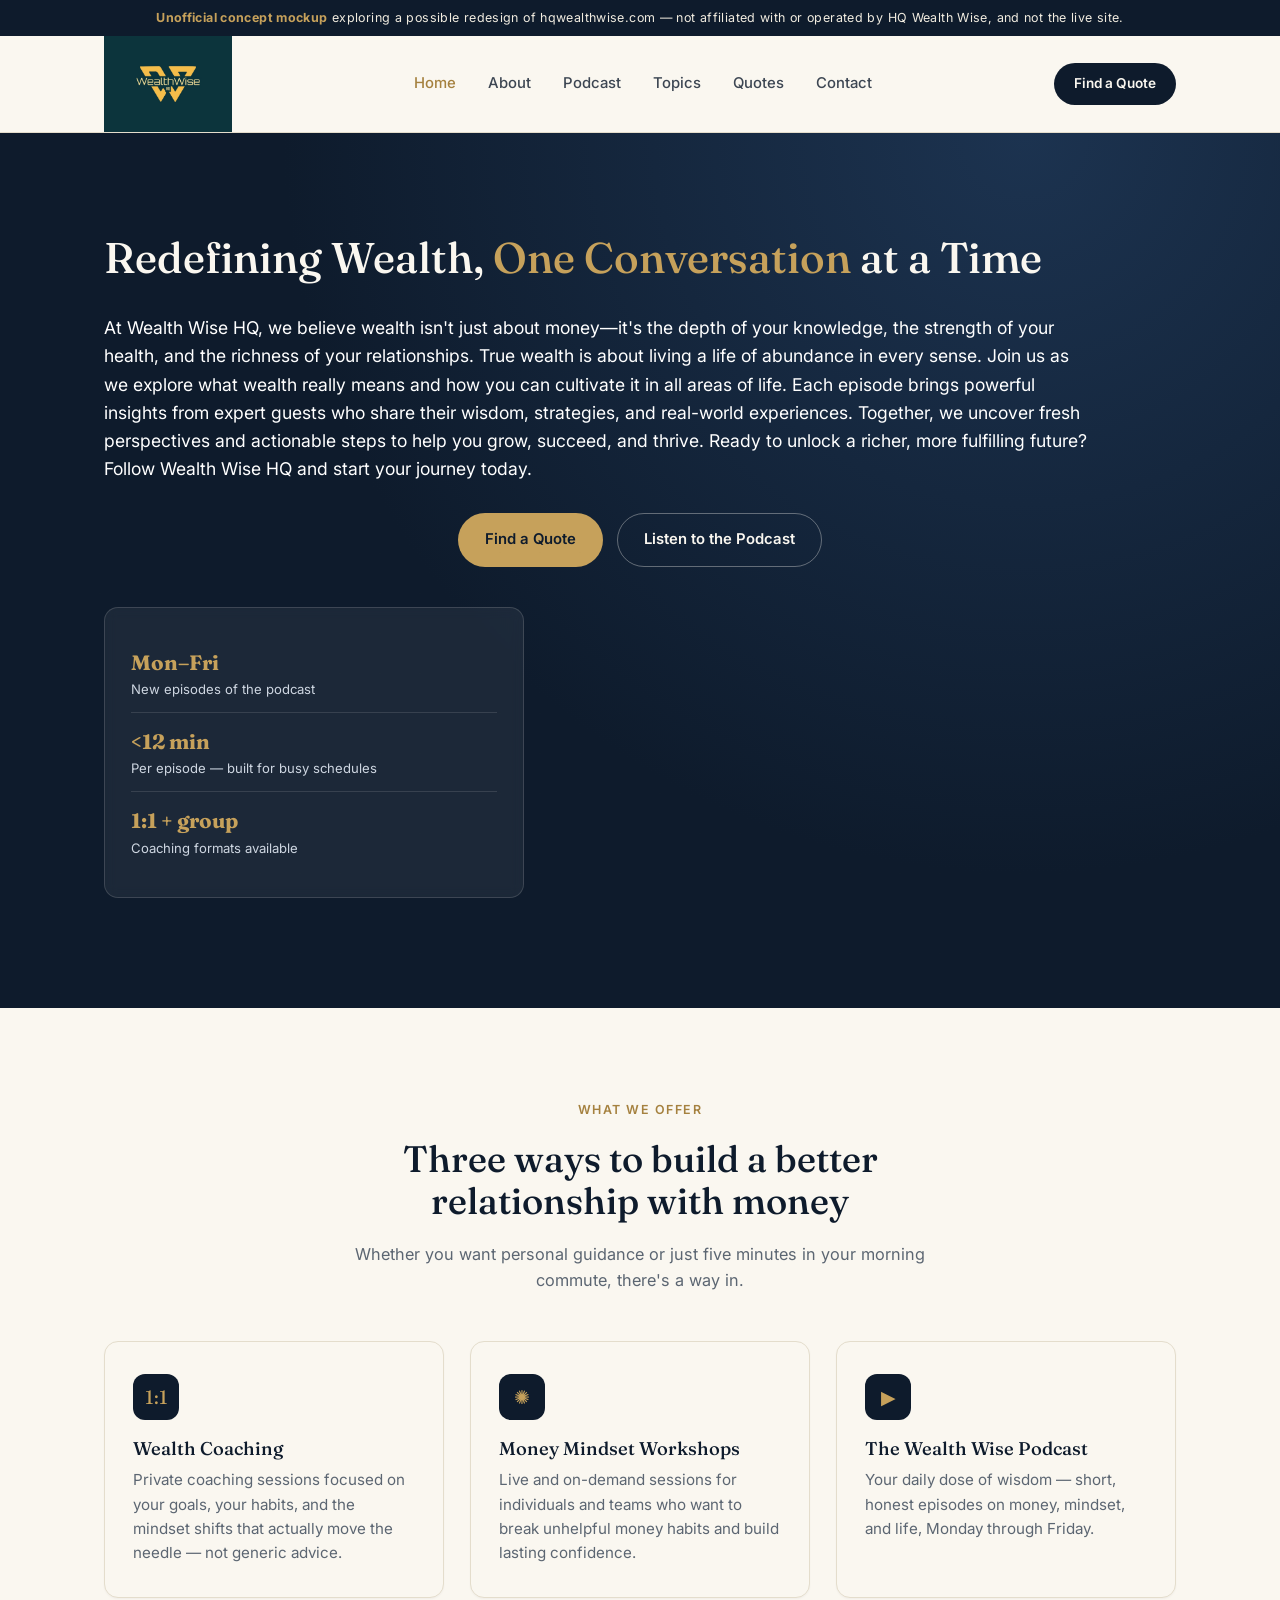
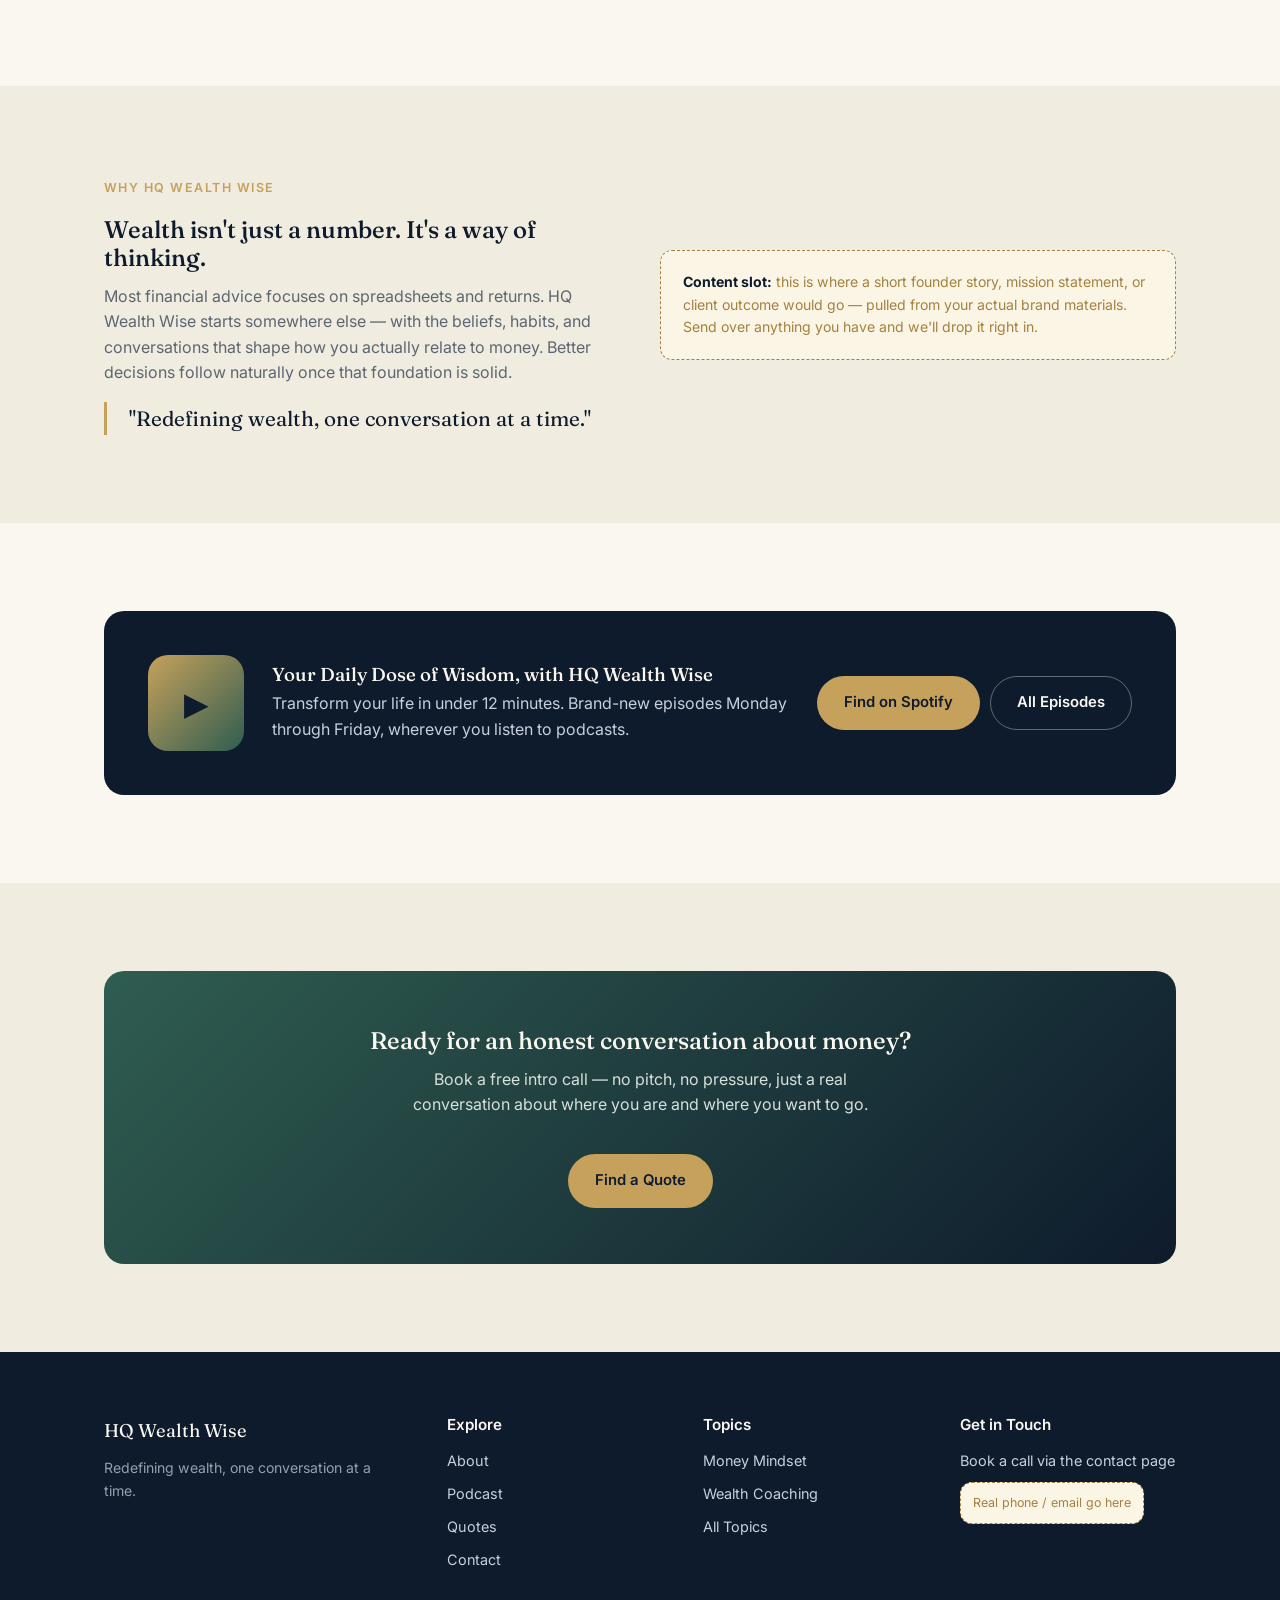
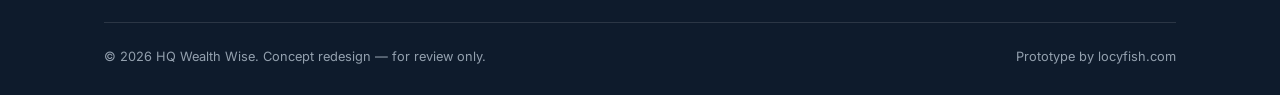
==== commit 464e4a92: "Add Quotes tab with a setquotes-style browsable quote grid" ====
--- a/index.html
+++ b/index.html
@@ -19,6 +19,7 @@
       <li><a href="about.html">About</a></li>
       <li><a href="podcast.html">Podcast</a></li>
       <li><a href="topics.html">Topics</a></li>
+      <li><a href="quotes.html">Quotes</a></li>
       <li><a href="contact.html">Contact</a></li>
     </ul>
     <a href="contact.html" class="nav-cta">Find a Quote</a>
@@ -124,6 +125,7 @@
         <ul>
           <li><a href="about.html">About</a></li>
           <li><a href="podcast.html">Podcast</a></li>
+          <li><a href="quotes.html">Quotes</a></li>
           <li><a href="contact.html">Contact</a></li>
         </ul>
       </div>
--- a/style.css
+++ b/style.css
@@ -112,7 +112,7 @@
 .hero {
   background: radial-gradient(circle at 80% 0%, #1c3350 0%, var(--navy) 55%);
   color: var(--cream);
-  padding: 100px 24px 110px;
+  padding: 100px 0 110px;
   position: relative;
   overflow: hidden;
 }
@@ -127,6 +127,7 @@
 .hero-inner {
   max-width: var(--max);
   margin: 0 auto;
+  padding: 0 24px;
   position: relative;
   display: grid;
   grid-template-columns: 1fr;
@@ -134,6 +135,7 @@
   text-align: left;
   gap: 40px;
   align-items: center;
+  container-type: inline-size;
 }
 .eyebrow {
   display: inline-block;
@@ -146,8 +148,8 @@
 }
 .hero h1 {
   color: var(--cream);
-  font-size: clamp(2.2rem, 4.2vw, 3.4rem);
-  margin-bottom: .4em;
+  font-size: clamp(1.9rem, 4cqw, 3rem);
+  margin-bottom: 32px;
 }
 .hero h1 em { color: var(--gold); font-style: normal; }
 .hero p.lead {
@@ -155,7 +157,7 @@
   font-size: 1.1rem;
   max-width: 46ch;
 }
-.hero-actions { display: flex; gap: 14px; margin-top: 30px; flex-wrap: wrap; justify-content: flex-start; }
+.hero-actions { display: flex; gap: 14px; margin-top: 30px; flex-wrap: wrap; justify-content: center; }
 
 .btn {
   display: inline-flex;
@@ -327,6 +329,27 @@
   color: var(--gold-dark);
 }
 .placeholder-slot b { color: var(--navy); }
+
+/* Quotes grid (setquotes-style) */
+.quote-card { display: flex; flex-direction: column; }
+.quote-card .quote-tag {
+  display: inline-block;
+  color: var(--gold-dark);
+  font-size: .72rem;
+  letter-spacing: .08em;
+  text-transform: uppercase;
+  font-weight: 600;
+  margin-bottom: 14px;
+}
+.quote-card .quote-block { flex-grow: 1; font-size: 1.15rem; }
+.quote-card .quote-author {
+  font-size: .85rem;
+  color: var(--muted);
+  font-weight: 600;
+  margin: 14px 0 18px;
+}
+.quote-card .btn { align-self: flex-start; font-size: .82rem; padding: 10px 20px; }
+.quote-card .btn.copied { background: var(--emerald); color: var(--cream); border-color: var(--emerald); }
 
 /* Team / people */
 .person {
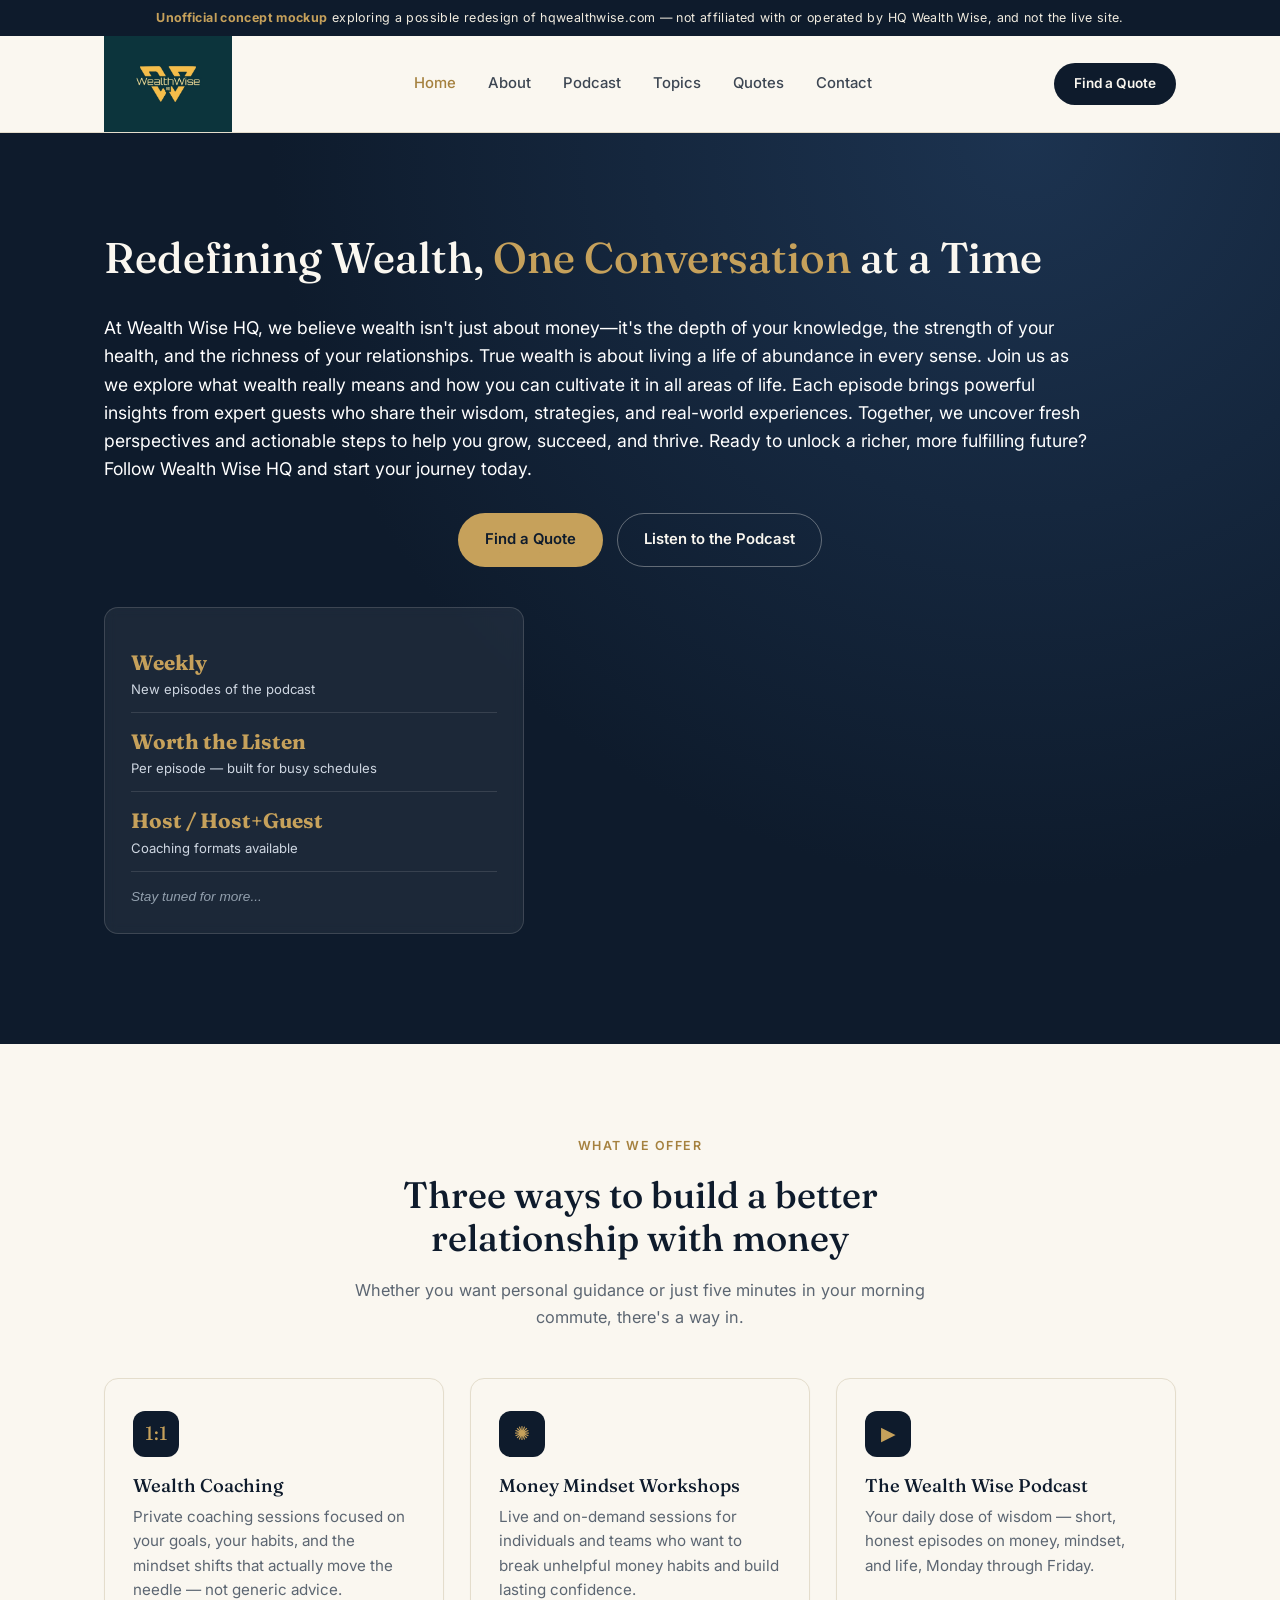
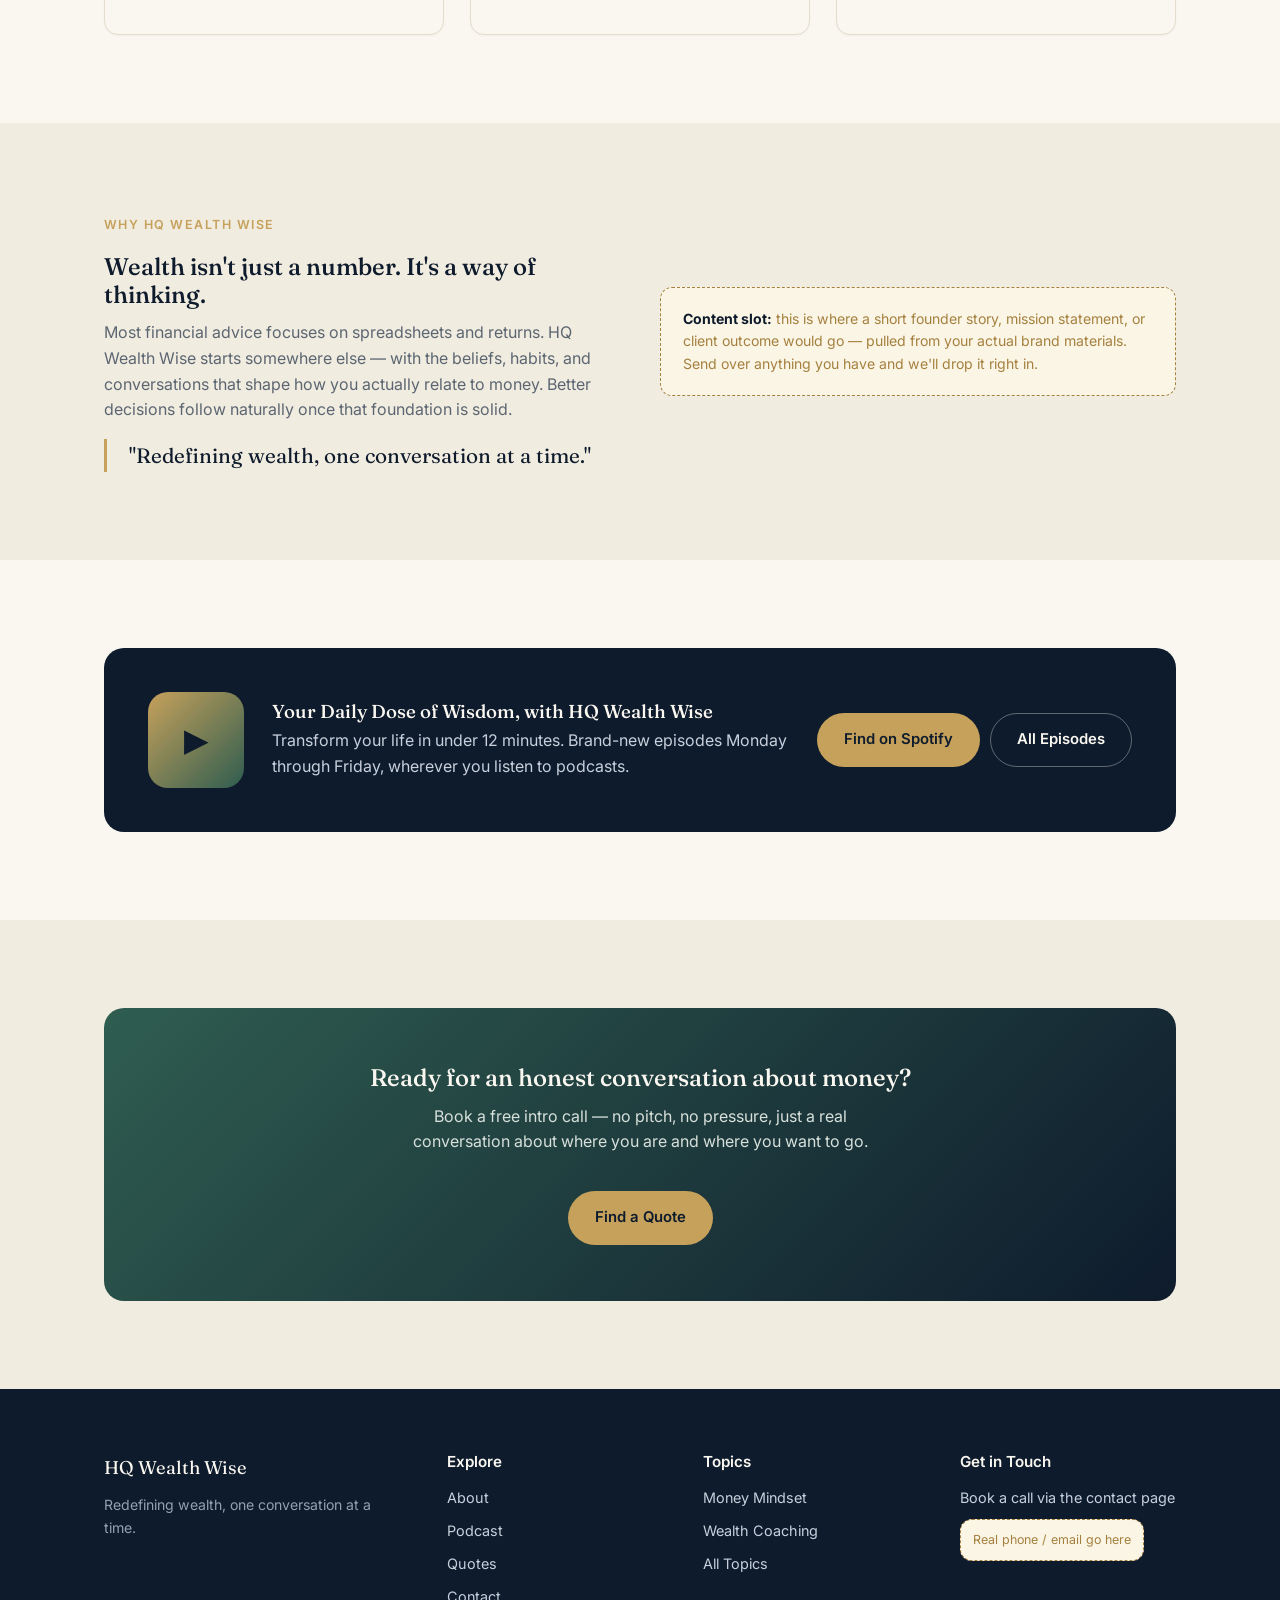
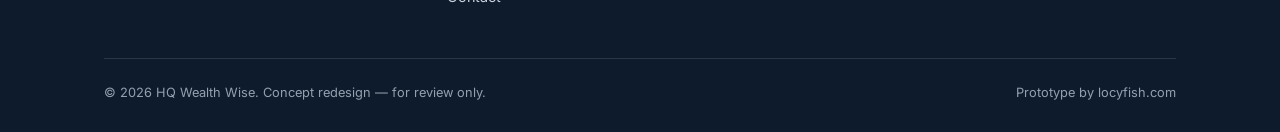
==== commit 7208da30: "Update hero stats labels and add stay-tuned note" ====
--- a/index.html
+++ b/index.html
@@ -32,14 +32,15 @@
       <h1>Redefining Wealth, <em>One Conversation</em> at a Time</h1>
       <p class="lead" style="color:#ffffff; text-align:left; max-width:90ch; margin:0 0 1em;">At Wealth Wise HQ, we believe wealth isn't just about money—it's the depth of your knowledge, the strength of your health, and the richness of your relationships. True wealth is about living a life of abundance in every sense. Join us as we explore what wealth really means and how you can cultivate it in all areas of life. Each episode brings powerful insights from expert guests who share their wisdom, strategies, and real-world experiences. Together, we uncover fresh perspectives and actionable steps to help you grow, succeed, and thrive. Ready to unlock a richer, more fulfilling future? Follow Wealth Wise HQ and start your journey today.</p>
       <div class="hero-actions">
-        <a href="contact.html" class="btn btn-gold">Find a Quote</a>
+        <a href="quotes.html" class="btn btn-gold">Find a Quote</a>
         <a href="podcast.html" class="btn btn-outline">Listen to the Podcast</a>
       </div>
     </div>
     <div class="hero-card">
-      <div class="stat"><span><b>Mon–Fri</b>New episodes of the podcast</span></div>
-      <div class="stat"><span><b>&lt;12 min</b>Per episode — built for busy schedules</span></div>
-      <div class="stat"><span><b>1:1 + group</b>Coaching formats available</span></div>
+      <div class="stat"><span><b>Weekly</b>New episodes of the podcast</span></div>
+      <div class="stat"><span><b>Worth the Listen</b>Per episode — built for busy schedules</span></div>
+      <div class="stat"><span><b>Host / Host+Guest</b>Coaching formats available</span></div>
+      <p style="margin:14px 0 0; color:#93a0ae; font-size:.85rem; font-style:italic;">Stay tuned for more...</p>
     </div>
   </div>
 </section>
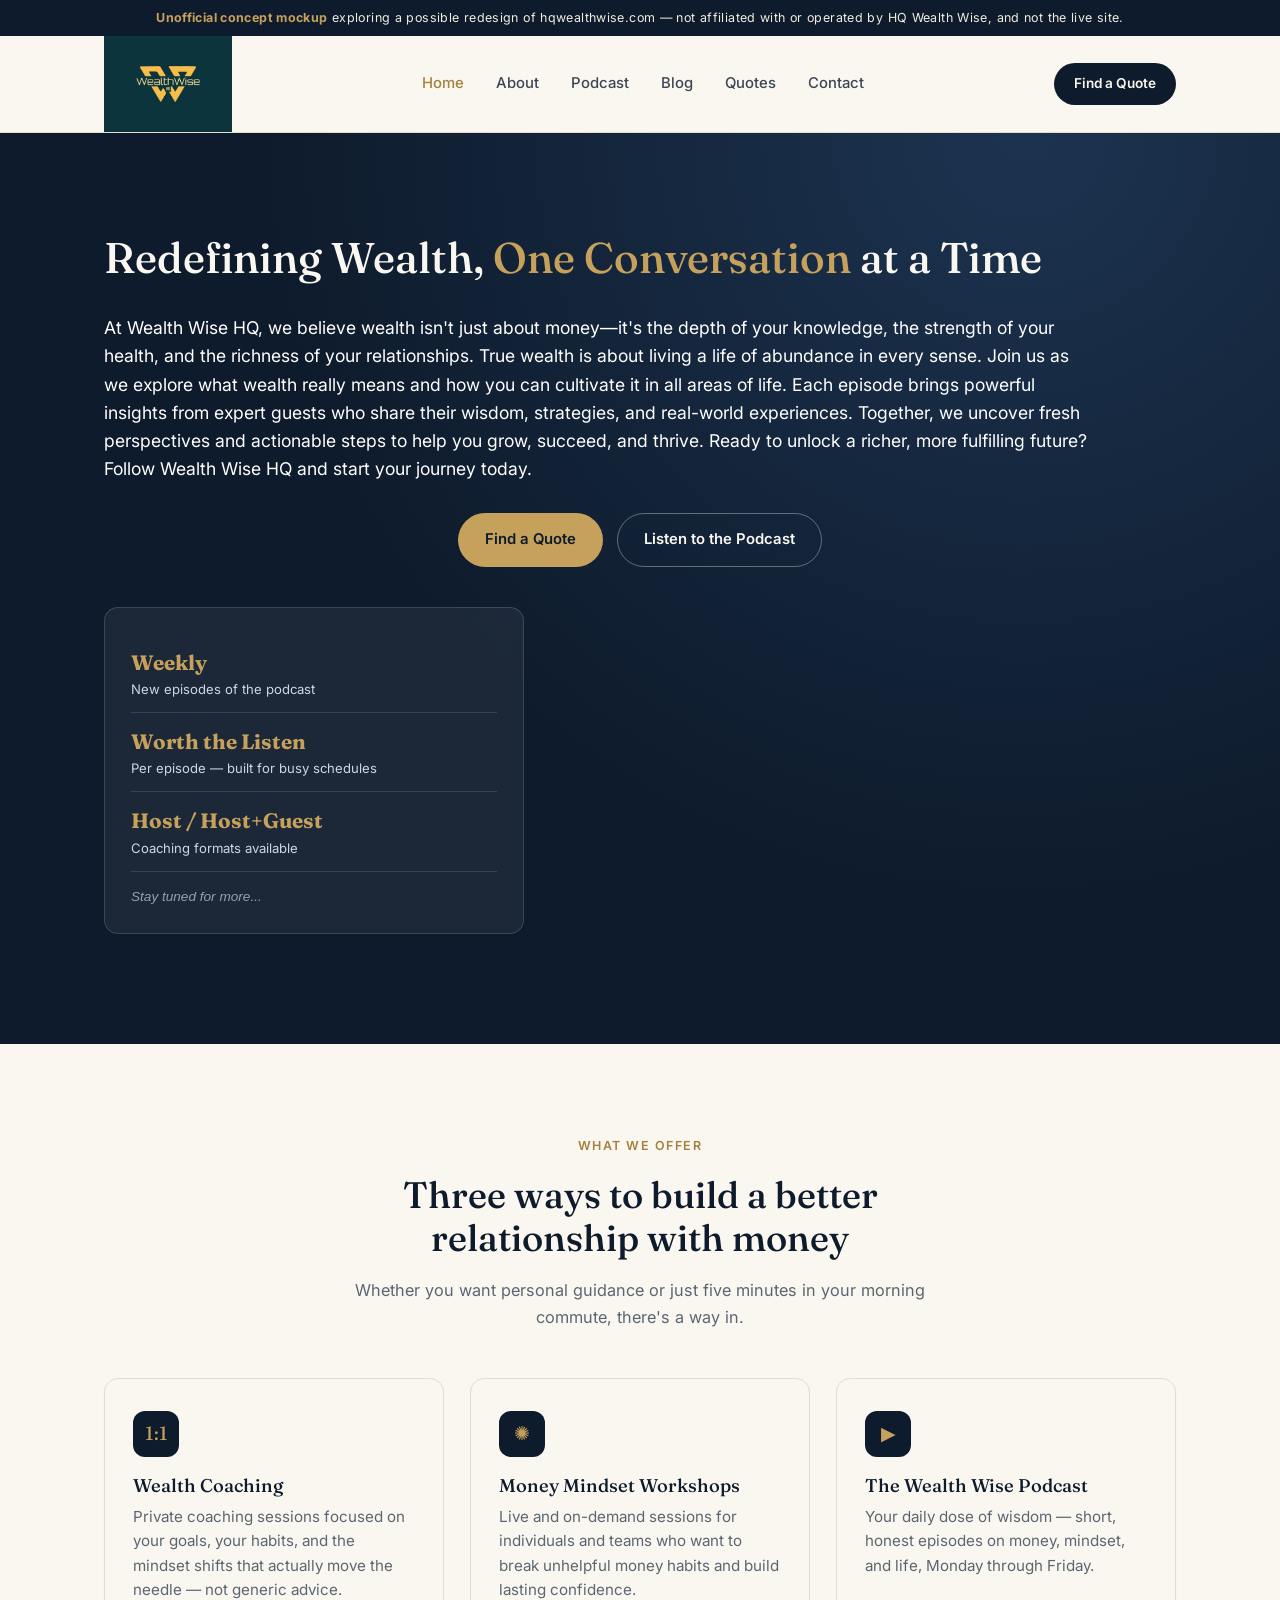
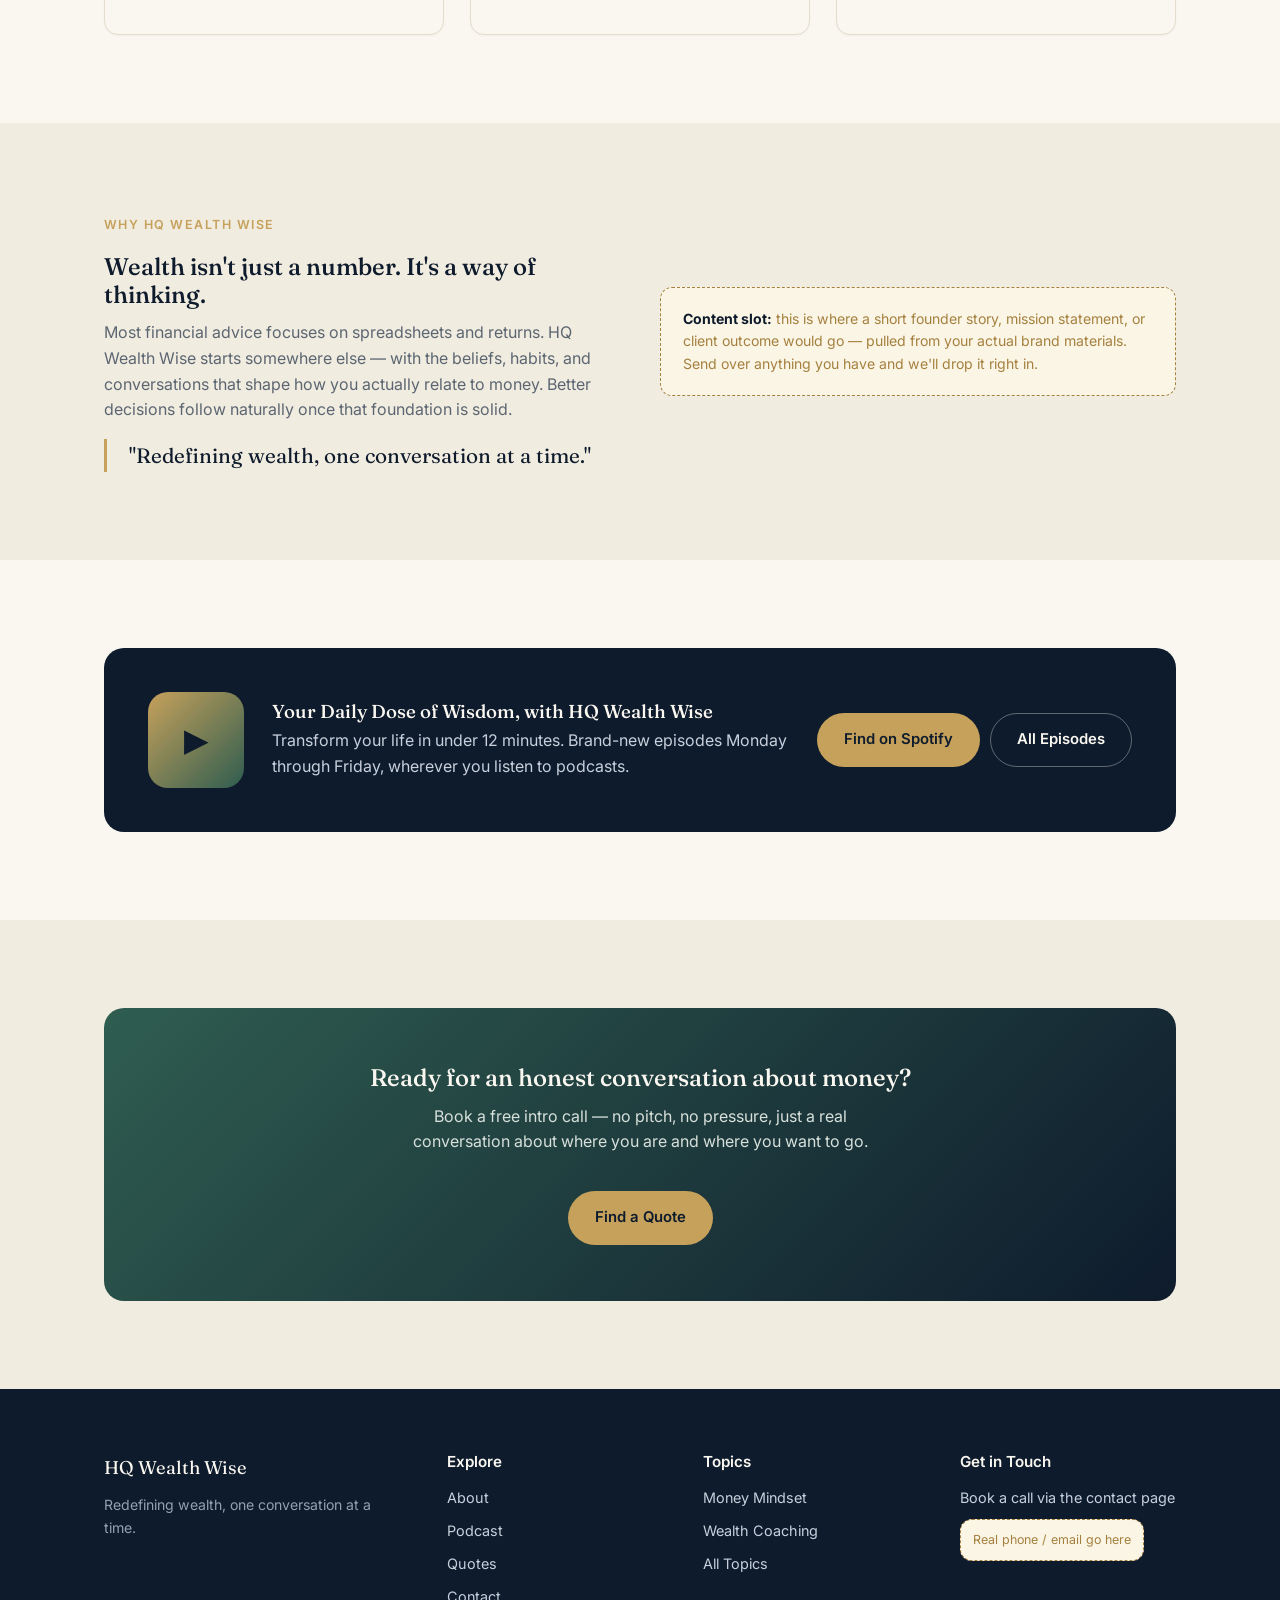
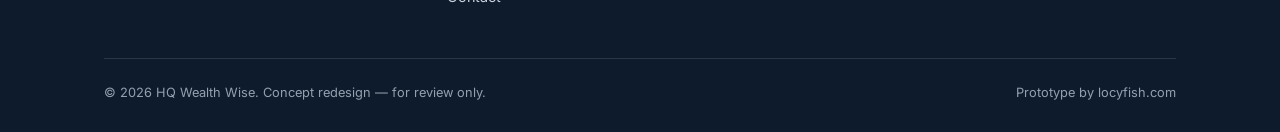
==== commit a2d8eb6a: "Rename Topics nav tab to Blog" ====
--- a/index.html
+++ b/index.html
@@ -18,7 +18,7 @@
       <li><a href="index.html" class="active">Home</a></li>
       <li><a href="about.html">About</a></li>
       <li><a href="podcast.html">Podcast</a></li>
-      <li><a href="topics.html">Topics</a></li>
+      <li><a href="topics.html">Blog</a></li>
       <li><a href="quotes.html">Quotes</a></li>
       <li><a href="contact.html">Contact</a></li>
     </ul>
